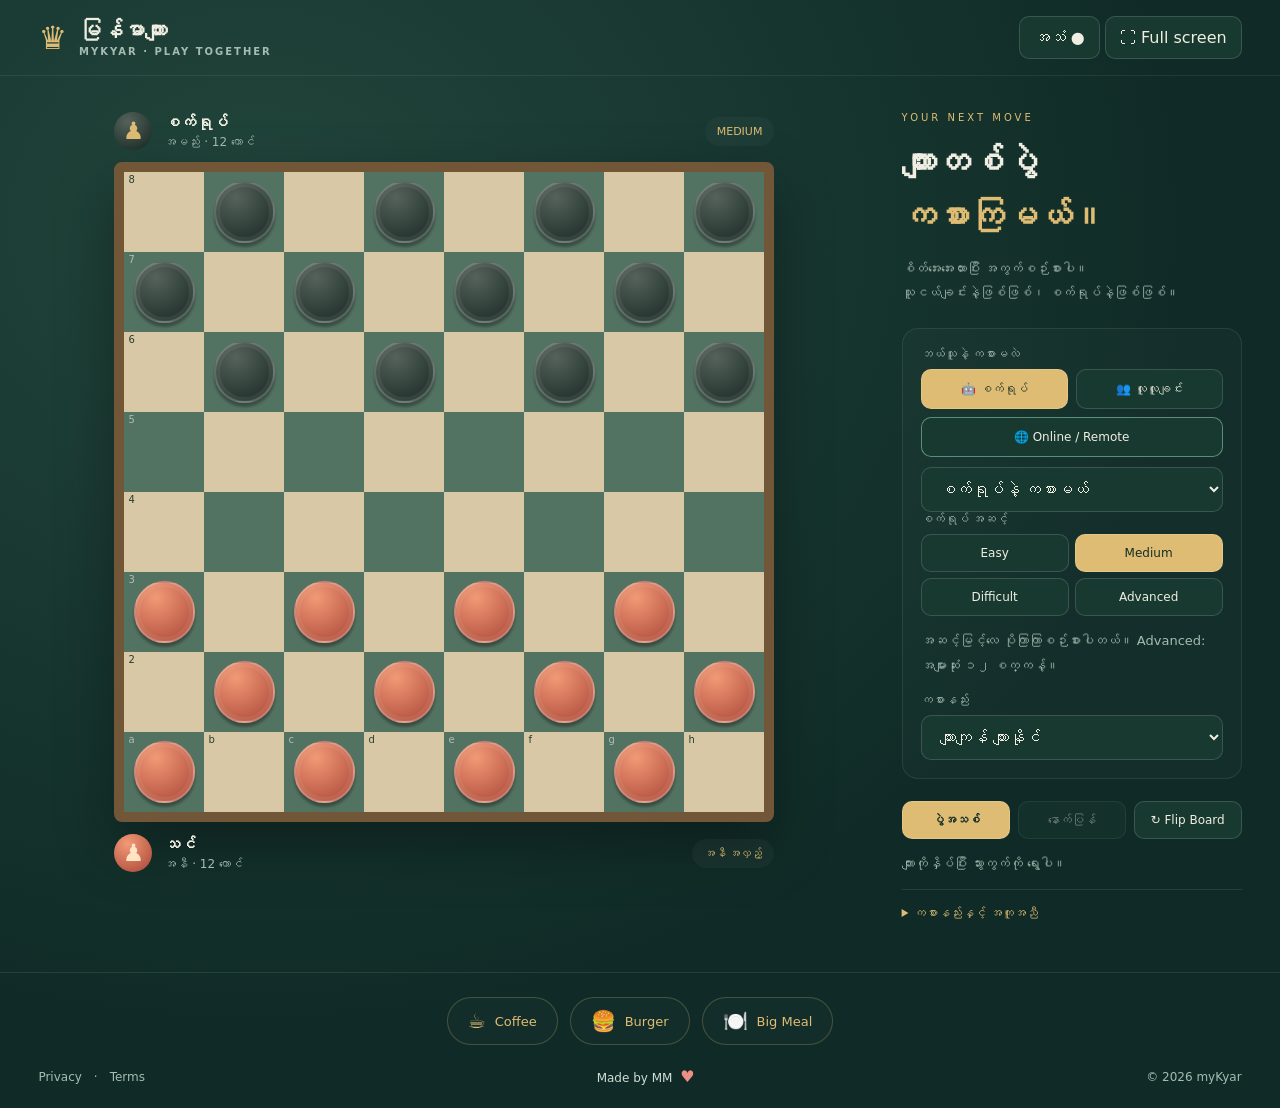
==== public/index.html @ 913bfa85 "updated the app with AI levels" ====
<!doctype html>
<html lang="my">
  <head>
    <meta charset="utf-8" />
    <meta
      name="viewport"
      content="width=device-width, initial-scale=1, viewport-fit=cover"
    />
    <meta name="theme-color" content="#102b27" />
    <title>မြန်မာကျား • myKyar</title>
    <link rel="stylesheet" href="styles.css?v=7" />
    <link rel="icon" href="/favicon.ico" type="image/x-icon">
  </head>
  <body>
    <header>
      <a class="brand" href="./"
        ><span class="logo">♛</span
        ><span>မြန်မာကျား<small>MYKYAR · PLAY TOGETHER</small></span></a
      >
      <div>
        <button id="sound" aria-label="အသံဖွင့်ပိတ်">အသံ ●</button>
        <button id="fullscreen">⛶ Full screen</button>
      </div>
    </header>
    <main>
      <section class="arena">
        <div class="player">
          <span class="avatar black">♟</span>
          <div>
            <strong id="opponent">စက်ရုပ်</strong
            ><small>အမည်း · <span id="black-count">12</span> ကောင်</small>
          </div>
          <span class="badge" id="level-label">MEDIUM</span>
        </div>
        <div class="board-frame">
          <div id="board" role="group" aria-label="ကျားကွက်"></div>
        </div>
        <div class="player">
          <span class="avatar red">♟</span>
          <div>
            <strong id="you">သင်</strong
            ><small>အနီ · <span id="red-count">12</span> ကောင်</small>
          </div>
          <span id="turn" class="badge" aria-live="polite"></span>
        </div>
      </section>
      <aside>
        <div class="eyebrow">YOUR NEXT MOVE</div>
        <h1>ကျားတစ်ပွဲ<br /><em>ကစားကြမယ်။</em></h1>
        <p class="intro">
          စိတ်အေးအေးထားပြီး အကွက်စဉ်းစားပါ။<br />သူငယ်ချင်းနဲ့ဖြစ်ဖြစ်၊
          စက်ရုပ်နဲ့ဖြစ်ဖြစ်။
        </p>
        <div class="panel">
          <label for="mode">ဘယ်သူနဲ့ ကစားမလဲ</label>
          <div class="mode-buttons" aria-label="ကစားဖော်ရွေးရန်">
            <button type="button" data-mode="ai">🤖 စက်ရုပ်</button
            ><button type="button" data-mode="local">👥 လူလူချင်း</button
            ><button type="button" data-mode="remote">
              🌐 Online / Remote
            </button>
          </div>
          <select id="mode">
            <option value="ai">စက်ရုပ်နဲ့ ကစားမယ်</option>
            <option value="local">လူလူချင်း · စက်တစ်လုံးတည်း</option>
            <option value="remote">သူငယ်ချင်းနဲ့ · Online</option>
          </select>
          <div id="ai-options">
            <label for="level">စက်ရုပ် အဆင့်</label>
            <div class="levels" id="levels">
              <button data-level="easy">Easy</button
              ><button data-level="medium" class="active">Medium</button
              ><button data-level="difficult">Difficult</button
              ><button data-level="advanced">Advanced</button>
            </div>
            <p id="ai-hint">
              အဆင့်မြင့်လေ ပိုကြာကြာစဉ်းစားပါတယ်။ Advanced: အများဆုံး ၁၂
              စက္ကန့်။
            </p>
          </div>
          <label for="rule">ကစားနည်း</label
          ><select id="rule">
            <option value="standard">ကျားကျန် ကျားနိုင်</option>
            <option value="suicide">ကျားကုန် ကျားနိုင်</option>
          </select>
          <div id="remote-options" hidden>
            <p>Room ဖွင့်ပြီး code ကို သူငယ်ချင်းဆီ ပို့ပေးပါ။</p>
            <button id="host" class="primary">Room အသစ်ဖွင့်မယ်</button
            ><label for="code">Room code</label
            ><input
              id="code"
              placeholder="Room code ထည့်ပါ"
              maxlength="60"
              autocomplete="off"
            />
            <div class="row">
              <button id="join">ဝင်မယ်</button
              ><button id="copy">Link ကူးမယ်</button
              ><button id="leave">ထွက်မယ်</button>
            </div>
            <p id="network" role="status">ချိတ်ဆက်ထားခြင်း မရှိသေးပါ။</p>
          </div>
        </div>
        <div class="row actions">
          <button id="new" class="primary">ပွဲအသစ်</button
          ><button id="undo">နောက်ပြန်</button
          ><button id="flip">↻ Flip Board</button>
        </div>
        <p id="status" role="status"></p>
        <details>
          <summary>ကစားနည်းနှင့် အကူအညီ</summary>
          <p>
            အနီက စပါတယ်။ အကောင်ကိုနှိပ်ပြီး အစိမ်းရောင်သွားကွက်ကို ရွေးပါ။
            သာမန်ကျားက ရှေ့ကိုပဲ ရွှေ့ပြီး ရှေ့ကိုပဲ စားနိုင်ပါတယ်။
            စားကွက်ရှိရင် မဖြစ်မနေစားရပါတယ်။ စားနိုင်တဲ့အကောင်အရေအတွက်
            အများဆုံးလမ်းကို ရွေးပြီး အဆုံးထိ ဆက်စားရပါတယ်။ ထိပ်စည်းရောက်တာနဲ့
            ဒမ်ဖြစ်ပြီး အလှည့်ဆုံးပါတယ်။ တစ်ဖက်ရွှေ့ပြီး ကိုယ့်အလှည့်ပြန်ရောက်မှ
            ဒမ်က ရှေ့နောက် ထောင့်ဖြတ်အကွာအဝေး သွားစားနိုင်ပါတယ်။
          </p>
          <p>
            ကျားကျန်ပွဲမှာ အကောင်ကုန်သူ၊ သွားကွက်မရှိသူ ရှုံးပါတယ်။
            ကျားကုန်ပွဲမှာ အဲဒီသူက နိုင်ပါတယ်။ ကွက်တူ ၃ ကြိမ် သို့မဟုတ်
            မစား/ဒမ်မတက်ဘဲ အလှည့် ၈၀ ပြည့်ရင် သရေပါ။
          </p>
          <p>
            Online ပထမပွဲမှာ Room ဖွင့်သူက အနီပါ။ နှစ်ဦးစလုံး ဒီစာမျက်နှာကို
            ဖွင့်ထားရပါတယ်။ အနိုင်ရသူက နောက်ပွဲမှာ အနီ/အမည်း ရွေးနိုင်ပါတယ်။
            သရေဆိုရင် Room ဖွင့်သူ ရွေးပါမယ်။ Flip Board က ကိုယ့်မြင်ကွင်းကိုပဲ
            လှည့်ပါတယ်။ ချိတ်ဆက်မှုပြတ်သွားရင် Room အသစ်နဲ့ ပြန်စပါ။
          </p>
        </details>
      </aside>
    </main>
    <footer class="site-footer">
      <div class="footer-support" aria-label="Support myKyar">
        <a class="support-link" data-footer-link="coffee" aria-disabled="true"
          ><span aria-hidden="true">☕</span> Coffee</a
        >
        <a class="support-link" data-footer-link="burger" aria-disabled="true"
          ><span aria-hidden="true">🍔</span> Burger</a
        >
        <a class="support-link" data-footer-link="bigMeal" aria-disabled="true"
          ><span aria-hidden="true">🍽️</span> Big Meal</a
        >
      </div>
      <div class="footer-bottom">
        <nav class="footer-legal" aria-label="Privacy and terms">
          <a data-footer-link="privacy" aria-disabled="true">Privacy</a
          ><span aria-hidden="true">·</span
          ><a data-footer-link="terms" aria-disabled="true">Terms</a>
        </nav>
        <span class="footer-credit"
          >Made by MM
          <span class="footer-heart" role="img" aria-label="with love"
            >♥</span
          ></span
        >
        <span class="footer-copyright"
          >© <span id="copyright-year">2026</span> myKyar</span
        >
      </div>
    </footer>

    <dialog id="result">
      <div class="trophy">♛</div>
      <h2 id="result-text"></h2>
      <p>ပွဲကောင်းတစ်ပွဲပါပဲ။ နောက်တစ်ပွဲ ကစားကြမလား။</p>
      <div id="rematch-options" hidden>
        <p id="rematch-help"></p>
        <div class="row">
          <button id="choose-red" class="primary">အနီရွေး · အရင်စမယ်</button
          ><button id="choose-black">အမည်းရွေး</button>
        </div>
      </div>
      <button id="again" class="primary">ပွဲအသစ်</button
      ><button id="close-result">ကျားကွက်ကြည့်မယ်</button>
    </dialog>
    <script src="config.js?v=7"></script>
    <script src="footer.js?v=7"></script>
    <script src="engine.js?v=7"></script>
    <script src="network-config.js?v=7"></script>
    <script src="app.js?v=7"></script>
  </body>
</html>
---- public/styles.css ----
:root{color-scheme:dark;--bg:#102b27;--muted:#a6bbb2;--gold:#dfbc73;--green:#9fe2bd}*{box-sizing:border-box}body{margin:0;background:radial-gradient(ellipse at 20% 20%,#21453b,var(--bg) 65%);color:#f0eee3;font-family:system-ui,-apple-system,'Myanmar Text',sans-serif;min-height:100dvh}button,input,select{font:inherit}button,select,input{border:1px solid #ffffff25;border-radius:10px;background:#18392f;color:inherit;padding:11px 14px}button{cursor:pointer;touch-action:manipulation}button:hover{border-color:var(--gold)}button:disabled{opacity:.45;cursor:not-allowed}button:focus-visible,input:focus-visible,select:focus-visible{outline:3px solid var(--green);outline-offset:3px}header{display:flex;align-items:center;justify-content:space-between;padding:16px 3vw;border-bottom:1px solid #ffffff12;gap:10px}.brand{display:flex;align-items:center;gap:12px;color:inherit;text-decoration:none;font-weight:700;font-size:22px}.brand small{display:block;font-size:10px;letter-spacing:2px;color:var(--muted);margin-top:3px}.logo{font-size:32px;color:var(--gold)}main{display:grid;grid-template-columns:minmax(0,1fr) 340px;gap:clamp(24px,4vw,70px);max-width:1600px;margin:auto;padding:24px 3vw}.arena{min-width:0;display:flex;flex-direction:column;align-items:center}.board-frame{width:min(100%,calc(100dvh - 240px));border:10px solid #715637;border-radius:8px;box-shadow:0 24px 60px #0005;overflow:hidden;background:#715637}#board{display:grid;grid-template-columns:repeat(8,1fr);aspect-ratio:1;width:100%}.square{border:0;border-radius:0;padding:0;position:relative;display:grid;place-items:center;min-width:0;aspect-ratio:1}.light{background:#d9c8a5}.dark{background:#537362}.square:hover{border:0;box-shadow:inset 0 0 0 2px #eac988}.piece{width:77%;height:77%;border-radius:50%;display:grid;place-items:center;box-shadow:0 4px 3px #0005,inset 0 0 0 4px #ffffff12;border:2px solid #ffffff40;font-size:clamp(14px,3vw,36px)}.piece.red,.avatar.red{background:radial-gradient(circle at 35% 25%,#f29a77,#a84435);color:#ffe4c6}.piece.black,.avatar.black{background:radial-gradient(circle at 35% 25%,#55625b,#162721);color:#dfbc73}.selected{box-shadow:inset 0 0 0 4px #efcf78!important}.forced .piece{outline:2px solid #dfbc73;outline-offset:2px}.target:after{content:'';position:absolute;width:24%;height:24%;border-radius:50%;background:#b1f3c7;box-shadow:0 0 0 7px #b1f3c730}.last{box-shadow:inset 0 0 0 3px #dfbc7370}.coord{position:absolute;left:4px;top:2px;font-size:10px;color:#ffffff88}.light .coord{color:#233f31}.player{display:flex;align-items:center;gap:12px;width:min(100%,calc(100dvh - 240px));padding:12px 0}.player small{display:block;color:var(--muted);font-size:12px;margin-top:3px}.avatar{width:38px;height:38px;border-radius:50%;display:grid;place-items:center;font-size:24px}.badge{margin-left:auto;font-size:11px;color:var(--gold);background:#ffffff08;padding:8px 12px;border-radius:20px}aside{padding:12px 0}.eyebrow{letter-spacing:3px;font-size:10px;color:var(--gold)}h1{font-size:34px;line-height:1.6;margin:12px 0}em{font-style:normal;color:var(--gold)}.intro,p{color:var(--muted);font-size:13px;line-height:1.9}.panel{background:#ffffff05;border:1px solid #ffffff15;border-radius:16px;padding:18px;margin:22px 0}label{display:block;font-size:12px;color:var(--muted);margin:14px 0 8px}label:first-child{margin-top:0}select,input{width:100%}.levels{display:grid;grid-template-columns:repeat(2,1fr);gap:6px}.levels button{font-size:12px}.active{color:#142d25;background:var(--gold)}.primary{background:var(--gold);color:#152e27;font-weight:700}.row{display:flex;gap:8px;flex-wrap:wrap;margin-top:10px}.actions button{flex:1;font-size:12px}details{border-top:1px solid #ffffff18;padding-top:16px;font-size:12px}summary{cursor:pointer;color:var(--gold)}footer{font-size:11px;color:#82998d;margin-top:28px}dialog{border:1px solid #dfbc7355;border-radius:20px;background:#183b30;color:#f4ead1;text-align:center;padding:30px;max-width:min(430px,92vw)}dialog::backdrop{background:#001a16bb;backdrop-filter:blur(5px)}.trophy{font-size:64px;color:var(--gold)}.spark{position:fixed;pointer-events:none;z-index:10;width:8px;height:12px;background:var(--gold);animation:fall 1.8s ease-in forwards}@keyframes fall{from{transform:translateY(-10vh) rotate(0)}to{transform:translateY(105vh) rotate(650deg);opacity:0}}[hidden]{display:none!important}@media(min-width:1600px){.board-frame,.player{width:min(100%,calc(100dvh - 220px))}}@media(max-width:1000px){main{grid-template-columns:minmax(0,1fr) 290px;gap:24px}h1{font-size:28px}}@media(max-width:760px){header{padding:12px}.brand{font-size:17px}header button{font-size:11px;padding:9px}main{display:flex;flex-direction:column;padding:12px;gap:12px}.board-frame,.player{width:100%}.board-frame{border-width:7px}aside{padding:10px 4px}h1{font-size:26px;line-height:1.5}h1 br{display:none}.intro{display:none}.panel{margin:12px 0}.levels{grid-template-columns:repeat(4,1fr)}.levels button{padding:10px 4px}.piece{font-size:7vw}.player{padding:9px 0}footer{margin-top:15px}}@media(max-height:550px) and (min-width:761px){.board-frame,.player{width:calc(100dvh - 160px)}header{padding:8px 3vw}main{padding-top:8px}.player{padding:5px 0}.avatar{width:28px;height:28px}}@media(prefers-reduced-motion:reduce){.spark{display:none}}

.site-footer{max-width:1540px;margin:16px auto 0;padding:24px 3vw 22px;border-top:1px solid #ffffff18;color:var(--muted);font-size:12px}
.footer-support{display:flex;justify-content:center;gap:12px;flex-wrap:wrap;margin-bottom:22px}
.support-link{display:inline-flex;align-items:center;gap:9px;padding:11px 20px;border-radius:30px;border:1px solid #dfbc7340;background:#ffffff04;font-size:13px;color:var(--gold);text-decoration:none;transition:background .15s,border-color .15s}
.support-link span{font-size:20px}.support-link[href]:hover{background:#dfbc7315;border-color:var(--gold)}
.footer-bottom{display:flex;align-items:center;justify-content:space-between;gap:14px;flex-wrap:wrap}.footer-legal{display:flex;align-items:center;gap:12px}
.footer-legal a{color:var(--muted);text-decoration:none}.footer-legal a[href]:hover{color:var(--gold)}.site-footer a:focus-visible{outline:3px solid var(--green);outline-offset:4px}
.site-footer a[aria-disabled="true"]{opacity:.55;cursor:default}.footer-heart{color:#ee8f86;font-size:16px;margin-left:4px}.footer-credit{color:#d0ddd5}
@media(max-width:760px){.site-footer{margin:10px 12px 0;padding:20px 4px calc(20px + env(safe-area-inset-bottom))}.footer-bottom{justify-content:center;text-align:center}.footer-copyright{flex-basis:100%}.footer-support{gap:8px}.support-link{padding:10px 14px}}

.mode-buttons{display:grid;grid-template-columns:1fr 1fr;gap:8px;margin-bottom:10px}.mode-buttons button{font-size:12px;padding:12px 8px}.mode-buttons button[data-mode="remote"]{grid-column:1/-1;border-color:#9fe2bd80}.mode-buttons .active{background:var(--gold);color:#142d25}
.policy-page{max-width:820px;margin:0 auto;padding:32px 20px 60px;line-height:1.95}.policy-page h1{font-size:32px}.policy-page h2{font-size:19px;color:var(--gold);margin-top:28px}.policy-page p,.policy-page li{font-size:14px;color:#c6d7cc}.policy-page a{color:var(--gold)}.policy-nav{display:flex;flex-wrap:wrap;gap:16px}.policy-meta{color:var(--muted);font-size:12px}
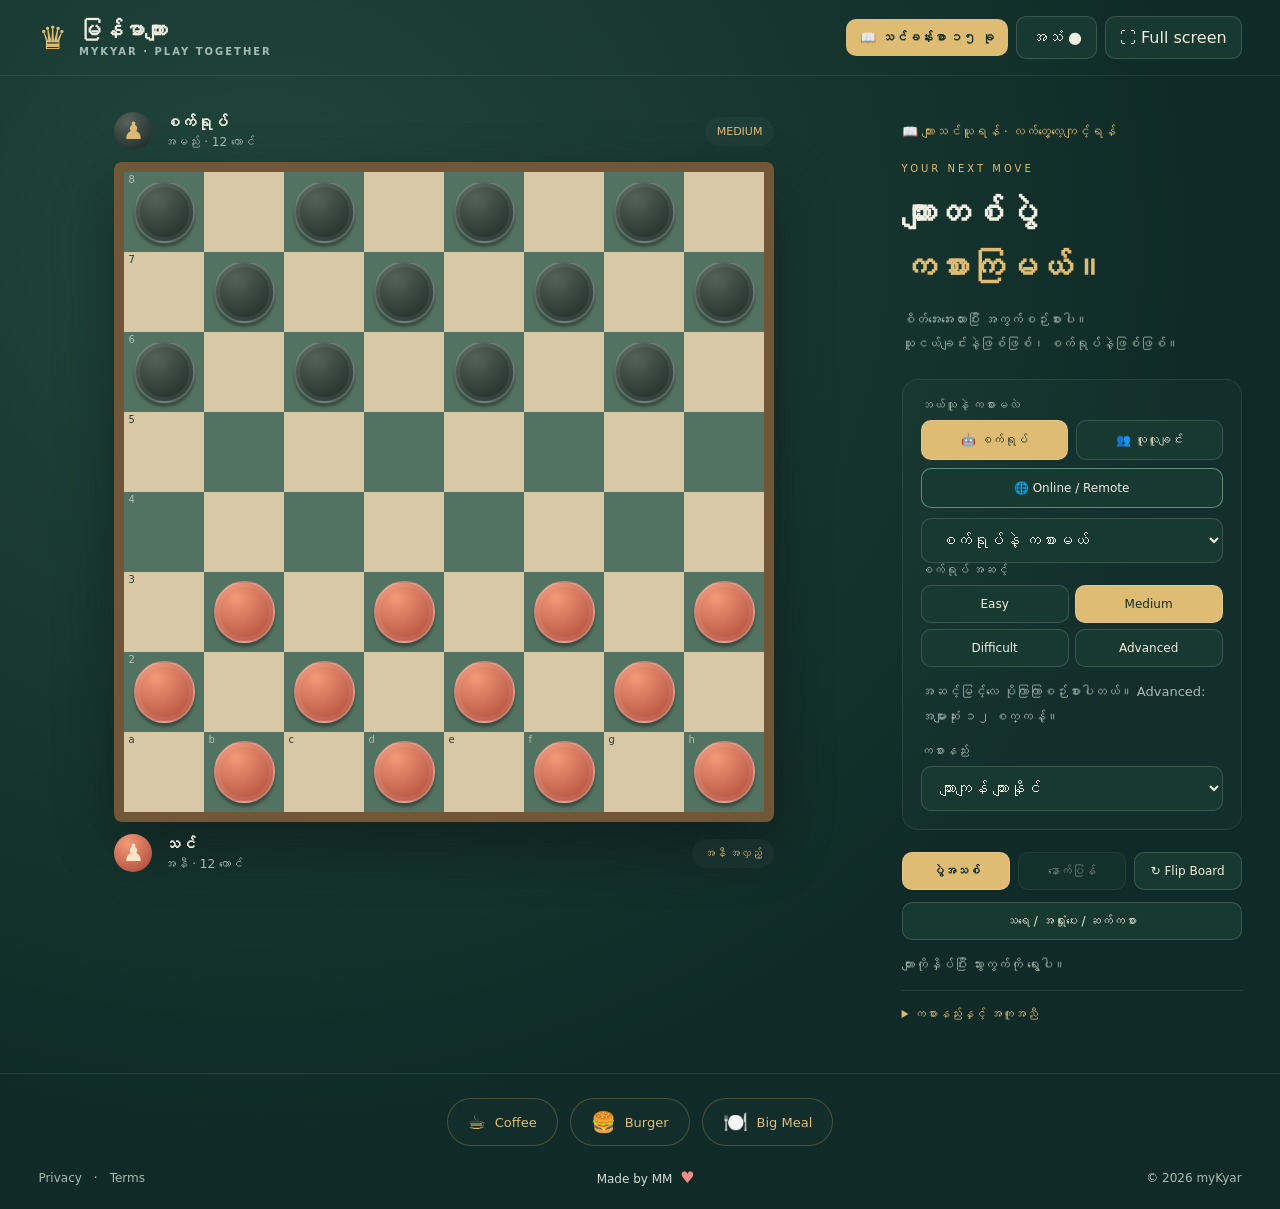
==== commit 8c214f3c: "updated the app center to bottom-right" ====
--- a/public/index.html
+++ b/public/index.html
@@ -1,184 +1,19 @@
-<!doctype html>
-<html lang="my">
-  <head>
-    <meta charset="utf-8" />
-    <meta
-      name="viewport"
-      content="width=device-width, initial-scale=1, viewport-fit=cover"
-    />
-    <meta name="theme-color" content="#102b27" />
-    <title>မြန်မာကျား • myKyar</title>
-    <link rel="stylesheet" href="styles.css?v=7" />
-    <link rel="icon" href="/favicon.ico" type="image/x-icon">
-  </head>
-  <body>
-    <header>
-      <a class="brand" href="./"
-        ><span class="logo">♛</span
-        ><span>မြန်မာကျား<small>MYKYAR · PLAY TOGETHER</small></span></a
-      >
-      <div>
-        <button id="sound" aria-label="အသံဖွင့်ပိတ်">အသံ ●</button>
-        <button id="fullscreen">⛶ Full screen</button>
-      </div>
-    </header>
-    <main>
-      <section class="arena">
-        <div class="player">
-          <span class="avatar black">♟</span>
-          <div>
-            <strong id="opponent">စက်ရုပ်</strong
-            ><small>အမည်း · <span id="black-count">12</span> ကောင်</small>
-          </div>
-          <span class="badge" id="level-label">MEDIUM</span>
-        </div>
-        <div class="board-frame">
-          <div id="board" role="group" aria-label="ကျားကွက်"></div>
-        </div>
-        <div class="player">
-          <span class="avatar red">♟</span>
-          <div>
-            <strong id="you">သင်</strong
-            ><small>အနီ · <span id="red-count">12</span> ကောင်</small>
-          </div>
-          <span id="turn" class="badge" aria-live="polite"></span>
-        </div>
-      </section>
-      <aside>
-        <div class="eyebrow">YOUR NEXT MOVE</div>
-        <h1>ကျားတစ်ပွဲ<br /><em>ကစားကြမယ်။</em></h1>
-        <p class="intro">
-          စိတ်အေးအေးထားပြီး အကွက်စဉ်းစားပါ။<br />သူငယ်ချင်းနဲ့ဖြစ်ဖြစ်၊
-          စက်ရုပ်နဲ့ဖြစ်ဖြစ်။
-        </p>
-        <div class="panel">
-          <label for="mode">ဘယ်သူနဲ့ ကစားမလဲ</label>
-          <div class="mode-buttons" aria-label="ကစားဖော်ရွေးရန်">
-            <button type="button" data-mode="ai">🤖 စက်ရုပ်</button
-            ><button type="button" data-mode="local">👥 လူလူချင်း</button
-            ><button type="button" data-mode="remote">
-              🌐 Online / Remote
-            </button>
-          </div>
-          <select id="mode">
-            <option value="ai">စက်ရုပ်နဲ့ ကစားမယ်</option>
-            <option value="local">လူလူချင်း · စက်တစ်လုံးတည်း</option>
-            <option value="remote">သူငယ်ချင်းနဲ့ · Online</option>
-          </select>
-          <div id="ai-options">
-            <label for="level">စက်ရုပ် အဆင့်</label>
-            <div class="levels" id="levels">
-              <button data-level="easy">Easy</button
-              ><button data-level="medium" class="active">Medium</button
-              ><button data-level="difficult">Difficult</button
-              ><button data-level="advanced">Advanced</button>
-            </div>
-            <p id="ai-hint">
-              အဆင့်မြင့်လေ ပိုကြာကြာစဉ်းစားပါတယ်။ Advanced: အများဆုံး ၁၂
-              စက္ကန့်။
-            </p>
-          </div>
-          <label for="rule">ကစားနည်း</label
-          ><select id="rule">
-            <option value="standard">ကျားကျန် ကျားနိုင်</option>
-            <option value="suicide">ကျားကုန် ကျားနိုင်</option>
-          </select>
-          <div id="remote-options" hidden>
-            <p>Room ဖွင့်ပြီး code ကို သူငယ်ချင်းဆီ ပို့ပေးပါ။</p>
-            <button id="host" class="primary">Room အသစ်ဖွင့်မယ်</button
-            ><label for="code">Room code</label
-            ><input
-              id="code"
-              placeholder="Room code ထည့်ပါ"
-              maxlength="60"
-              autocomplete="off"
-            />
-            <div class="row">
-              <button id="join">ဝင်မယ်</button
-              ><button id="copy">Link ကူးမယ်</button
-              ><button id="leave">ထွက်မယ်</button>
-            </div>
-            <p id="network" role="status">ချိတ်ဆက်ထားခြင်း မရှိသေးပါ။</p>
-          </div>
-        </div>
-        <div class="row actions">
-          <button id="new" class="primary">ပွဲအသစ်</button
-          ><button id="undo">နောက်ပြန်</button
-          ><button id="flip">↻ Flip Board</button>
-        </div>
-        <p id="status" role="status"></p>
-        <details>
-          <summary>ကစားနည်းနှင့် အကူအညီ</summary>
-          <p>
-            အနီက စပါတယ်။ အကောင်ကိုနှိပ်ပြီး အစိမ်းရောင်သွားကွက်ကို ရွေးပါ။
-            သာမန်ကျားက ရှေ့ကိုပဲ ရွှေ့ပြီး ရှေ့ကိုပဲ စားနိုင်ပါတယ်။
-            စားကွက်ရှိရင် မဖြစ်မနေစားရပါတယ်။ စားနိုင်တဲ့အကောင်အရေအတွက်
-            အများဆုံးလမ်းကို ရွေးပြီး အဆုံးထိ ဆက်စားရပါတယ်။ ထိပ်စည်းရောက်တာနဲ့
-            ဒမ်ဖြစ်ပြီး အလှည့်ဆုံးပါတယ်။ တစ်ဖက်ရွှေ့ပြီး ကိုယ့်အလှည့်ပြန်ရောက်မှ
-            ဒမ်က ရှေ့နောက် ထောင့်ဖြတ်အကွာအဝေး သွားစားနိုင်ပါတယ်။
-          </p>
-          <p>
-            ကျားကျန်ပွဲမှာ အကောင်ကုန်သူ၊ သွားကွက်မရှိသူ ရှုံးပါတယ်။
-            ကျားကုန်ပွဲမှာ အဲဒီသူက နိုင်ပါတယ်။ ကွက်တူ ၃ ကြိမ် သို့မဟုတ်
-            မစား/ဒမ်မတက်ဘဲ အလှည့် ၈၀ ပြည့်ရင် သရေပါ။
-          </p>
-          <p>
-            Online ပထမပွဲမှာ Room ဖွင့်သူက အနီပါ။ နှစ်ဦးစလုံး ဒီစာမျက်နှာကို
-            ဖွင့်ထားရပါတယ်။ အနိုင်ရသူက နောက်ပွဲမှာ အနီ/အမည်း ရွေးနိုင်ပါတယ်။
-            သရေဆိုရင် Room ဖွင့်သူ ရွေးပါမယ်။ Flip Board က ကိုယ့်မြင်ကွင်းကိုပဲ
-            လှည့်ပါတယ်။ ချိတ်ဆက်မှုပြတ်သွားရင် Room အသစ်နဲ့ ပြန်စပါ။
-          </p>
-        </details>
-      </aside>
-    </main>
-    <footer class="site-footer">
-      <div class="footer-support" aria-label="Support myKyar">
-        <a class="support-link" data-footer-link="coffee" aria-disabled="true"
-          ><span aria-hidden="true">☕</span> Coffee</a
-        >
-        <a class="support-link" data-footer-link="burger" aria-disabled="true"
-          ><span aria-hidden="true">🍔</span> Burger</a
-        >
-        <a class="support-link" data-footer-link="bigMeal" aria-disabled="true"
-          ><span aria-hidden="true">🍽️</span> Big Meal</a
-        >
-      </div>
-      <div class="footer-bottom">
-        <nav class="footer-legal" aria-label="Privacy and terms">
-          <a data-footer-link="privacy" aria-disabled="true">Privacy</a
-          ><span aria-hidden="true">·</span
-          ><a data-footer-link="terms" aria-disabled="true">Terms</a>
-        </nav>
-        <span class="footer-credit"
-          >Made by MM
-          <span class="footer-heart" role="img" aria-label="with love"
-            >♥</span
-          ></span
-        >
-        <span class="footer-copyright"
-          >© <span id="copyright-year">2026</span> myKyar</span
-        >
-      </div>
-    </footer>
+<!doctype html><html lang="my"><head><meta charset="utf-8"><meta name="viewport" content="width=device-width, initial-scale=1, viewport-fit=cover"><meta name="theme-color" content="#102b27"><title>မြန်မာကျား • myKyar</title><link rel="stylesheet" href="styles.css?v=9"></head><body>
+<header><a class="brand" href="./"><span class="logo">♛</span><span>မြန်မာကျား<small>MYKYAR · PLAY TOGETHER</small></span></a><div class="header-actions"><a class="learn-button" href="./lessons.html">📖 သင်ခန်းစာ ၁၅ ခု</a><button id="sound" aria-label="အသံဖွင့်ပိတ်">အသံ ●</button> <button id="fullscreen">⛶ Full screen</button></div></header>
+<main><section class="arena"><div class="player"><span class="avatar black">♟</span><div><strong id="opponent">စက်ရုပ်</strong><small>အမည်း · <span id="black-count">12</span> ကောင်</small></div><span class="badge" id="level-label">MEDIUM</span></div><div class="board-frame"><div id="board" role="group" aria-label="ကျားကွက်"></div></div><div class="player"><span class="avatar red">♟</span><div><strong id="you">သင်</strong><small>အနီ · <span id="red-count">12</span> ကောင်</small></div><span id="turn" class="badge" aria-live="polite"></span></div></section>
+<aside><a class="learn-link" href="./lessons.html">📖 ကျားသင်ယူရန် · လက်တွေ့လေ့ကျင့်ရန်</a><div class="eyebrow">YOUR NEXT MOVE</div><h1>ကျားတစ်ပွဲ<br><em>ကစားကြမယ်။</em></h1><p class="intro">စိတ်အေးအေးထားပြီး အကွက်စဉ်းစားပါ။<br>သူငယ်ချင်းနဲ့ဖြစ်ဖြစ်၊ စက်ရုပ်နဲ့ဖြစ်ဖြစ်။</p><div class="panel"><label for="mode">ဘယ်သူနဲ့ ကစားမလဲ</label><div class="mode-buttons" aria-label="ကစားဖော်ရွေးရန်"><button type="button" data-mode="ai">🤖 စက်ရုပ်</button><button type="button" data-mode="local">👥 လူလူချင်း</button><button type="button" data-mode="remote">🌐 Online / Remote</button></div><select id="mode"><option value="ai">စက်ရုပ်နဲ့ ကစားမယ်</option><option value="local">လူလူချင်း · စက်တစ်လုံးတည်း</option><option value="remote">သူငယ်ချင်းနဲ့ · Online</option></select><div id="ai-options"><label for="level">စက်ရုပ် အဆင့်</label><div class="levels" id="levels"><button data-level="easy">Easy</button><button data-level="medium" class="active">Medium</button><button data-level="difficult">Difficult</button><button data-level="advanced">Advanced</button></div><p id="ai-hint">အဆင့်မြင့်လေ ပိုကြာကြာစဉ်းစားပါတယ်။ Advanced: အများဆုံး ၁၂ စက္ကန့်။</p></div><label for="rule">ကစားနည်း</label><select id="rule"><option value="standard">ကျားကျန် ကျားနိုင်</option><option value="suicide">ကျားကုန် ကျားနိုင်</option></select><div id="remote-options" hidden><p>Room ဖွင့်ပြီး code ကို သူငယ်ချင်းဆီ ပို့ပေးပါ။</p><button id="host" class="primary">Room အသစ်ဖွင့်မယ်</button><label for="code">Room code</label><input id="code" placeholder="Room code ထည့်ပါ" maxlength="60" autocomplete="off"><div class="row"><button id="join">ဝင်မယ်</button><button id="copy">Link ကူးမယ်</button><button id="leave">ထွက်မယ်</button></div><p id="network" role="status">ချိတ်ဆက်ထားခြင်း မရှိသေးပါ။</p></div></div><div class="row actions"><button id="new" class="primary">ပွဲအသစ်</button><button id="undo">နောက်ပြန်</button><button id="flip">↻ Flip Board</button></div><button id="end-options" class="end-options">သရေ / အရှုံးပေး / ဆက်ကစား</button><p id="status" role="status"></p><details><summary>ကစားနည်းနှင့် အကူအညီ</summary><p>အနီက စပါတယ်။ အကောင်ကိုနှိပ်ပြီး အစိမ်းရောင်သွားကွက်ကို ရွေးပါ။ သာမန်ကျားက ရှေ့ကိုပဲ ရွှေ့ပြီး ရှေ့ကိုပဲ စားနိုင်ပါတယ်။ စားကွက်ရှိရင် မဖြစ်မနေစားရပါတယ်။ စားနိုင်တဲ့အကောင်အရေအတွက် အများဆုံးလမ်းကို ရွေးပြီး အဆုံးထိ ဆက်စားရပါတယ်။ ထိပ်စည်းရောက်တာနဲ့ ဒမ်ဖြစ်ပြီး အလှည့်ဆုံးပါတယ်။ တစ်ဖက်ရွှေ့ပြီး ကိုယ့်အလှည့်ပြန်ရောက်မှ ဒမ်က ရှေ့နောက် ထောင့်ဖြတ်အကွာအဝေး သွားစားနိုင်ပါတယ်။</p><p>ကျားကျန်ပွဲမှာ အကောင်ကုန်သူ၊ သွားကွက်မရှိသူ ရှုံးပါတယ်။ ကျားကုန်ပွဲမှာ အဲဒီသူက နိုင်ပါတယ်။ Local/AI မှာ မစား/ကင်းမတက်ဘဲ အလှည့် ၂၀ ကြာတိုင်း ပွဲဆက်ကစားမလား မေးပါမယ်။ ဆက်ကစားရွေးရင် နောက်ထပ်အလှည့် ၂၀ မှာ ပြန်မေးပါတယ်။ ကွက်တူ ၃ ကြိမ် သို့မဟုတ် မစား/ဒမ်မတက်ဘဲ အလှည့် ၈၀ ပြည့်ရင် သရေပါ။</p><p>Online ပထမပွဲမှာ Room ဖွင့်သူက အနီပါ။ နှစ်ဦးစလုံး ဒီစာမျက်နှာကို ဖွင့်ထားရပါတယ်။ အနိုင်ရသူက နောက်ပွဲမှာ အနီ/အမည်း ရွေးနိုင်ပါတယ်။ သရေဆိုရင် Room ဖွင့်သူ ရွေးပါမယ်။ Flip Board က ကိုယ့်မြင်ကွင်းကိုပဲ လှည့်ပါတယ်။ ချိတ်ဆက်မှုပြတ်သွားရင် Room အသစ်နဲ့ ပြန်စပါ။</p></details></aside></main>
+<footer class="site-footer">
+  <div class="footer-support" aria-label="Support myKyar">
+    <a class="support-link" data-footer-link="coffee" aria-disabled="true"><span aria-hidden="true">☕</span> Coffee</a>
+    <a class="support-link" data-footer-link="burger" aria-disabled="true"><span aria-hidden="true">🍔</span> Burger</a>
+    <a class="support-link" data-footer-link="bigMeal" aria-disabled="true"><span aria-hidden="true">🍽️</span> Big Meal</a>
+  </div>
+  <div class="footer-bottom">
+    <nav class="footer-legal" aria-label="Privacy and terms"><a data-footer-link="privacy" aria-disabled="true">Privacy</a><span aria-hidden="true">·</span><a data-footer-link="terms" aria-disabled="true">Terms</a></nav>
+    <span class="footer-credit">Made by MM <span class="footer-heart" role="img" aria-label="with love">♥</span></span>
+    <span class="footer-copyright">© <span id="copyright-year">2026</span> myKyar</span>
+  </div>
+</footer>
 
-    <dialog id="result">
-      <div class="trophy">♛</div>
-      <h2 id="result-text"></h2>
-      <p>ပွဲကောင်းတစ်ပွဲပါပဲ။ နောက်တစ်ပွဲ ကစားကြမလား။</p>
-      <div id="rematch-options" hidden>
-        <p id="rematch-help"></p>
-        <div class="row">
-          <button id="choose-red" class="primary">အနီရွေး · အရင်စမယ်</button
-          ><button id="choose-black">အမည်းရွေး</button>
-        </div>
-      </div>
-      <button id="again" class="primary">ပွဲအသစ်</button
-      ><button id="close-result">ကျားကွက်ကြည့်မယ်</button>
-    </dialog>
-    <script src="config.js?v=7"></script>
-    <script src="footer.js?v=7"></script>
-    <script src="engine.js?v=7"></script>
-    <script src="network-config.js?v=7"></script>
-    <script src="app.js?v=7"></script>
-  </body>
-</html>
+<dialog id="draw-choice"><h2>ပွဲကို ဆက်ကစားချင်သေးလား။</h2><p id="draw-choice-text"></p><div class="draw-options"><button id="draw-accept" class="primary">သရေနဲ့ ရပ်မယ်</button><button id="resign-accept">လက်လျှော့ အရှုံးပေးမယ်</button><button id="continue-play">ဆက်ကစားမယ်</button></div></dialog><dialog id="result"><div class="trophy">♛</div><h2 id="result-text"></h2><p id="result-reason"></p><p>ပွဲကောင်းတစ်ပွဲပါပဲ။ နောက်တစ်ပွဲ ကစားကြမလား။</p><div id="rematch-options" hidden><p id="rematch-help"></p><div class="row"><button id="choose-red" class="primary">အနီရွေး · အရင်စမယ်</button><button id="choose-black">အမည်းရွေး</button></div></div><button id="again" class="primary">ပွဲအသစ်</button><button id="close-result">ကျားကွက်ကြည့်မယ်</button></dialog>
+<script src="config.js?v=9"></script><script src="footer.js?v=9"></script><script src="engine.js?v=9"></script><script src="network-config.js?v=9"></script><script src="app.js?v=9"></script></body></html>
--- a/public/styles.css
+++ b/public/styles.css
@@ -11,3 +11,6 @@
 
 .mode-buttons{display:grid;grid-template-columns:1fr 1fr;gap:8px;margin-bottom:10px}.mode-buttons button{font-size:12px;padding:12px 8px}.mode-buttons button[data-mode="remote"]{grid-column:1/-1;border-color:#9fe2bd80}.mode-buttons .active{background:var(--gold);color:#142d25}
 .policy-page{max-width:820px;margin:0 auto;padding:32px 20px 60px;line-height:1.95}.policy-page h1{font-size:32px}.policy-page h2{font-size:19px;color:var(--gold);margin-top:28px}.policy-page p,.policy-page li{font-size:14px;color:#c6d7cc}.policy-page a{color:var(--gold)}.policy-nav{display:flex;flex-wrap:wrap;gap:16px}.policy-meta{color:var(--muted);font-size:12px}
+.learn-link{display:inline-block;color:var(--gold);text-decoration:none;padding:12px 0;margin-bottom:12px;font-size:13px}.learn-link:hover{text-decoration:underline}#lesson-board{display:grid;grid-template-columns:repeat(8,1fr);aspect-ratio:1;width:100%}.lesson-layout h2{font-size:20px;line-height:1.7;color:var(--gold)}.lesson-layout .row button{font-size:12px}.lesson-layout .check-label{display:flex;align-items:flex-start;gap:10px;line-height:1.8}.check-label input{width:auto;flex-shrink:0;margin-top:5px}.lesson-log{width:100%;max-height:220px;overflow:auto;color:var(--muted);font-size:12px;line-height:1.9;padding-left:30px}.lesson-layout #lesson-status{min-height:28px;color:var(--gold)}
+
+.header-actions{display:flex;align-items:center;justify-content:flex-end;gap:8px;flex-wrap:wrap}.learn-button{background:var(--gold);color:#142d25;text-decoration:none;border-radius:10px;padding:11px 14px;font-weight:700;font-size:13px}.end-options{width:100%;margin-top:12px;font-size:12px}.draw-options{display:grid;gap:10px;margin-top:18px}@media(max-width:760px){header{flex-wrap:wrap}.header-actions{width:100%;justify-content:flex-start}.learn-button{flex:1;text-align:center;font-size:13px}}
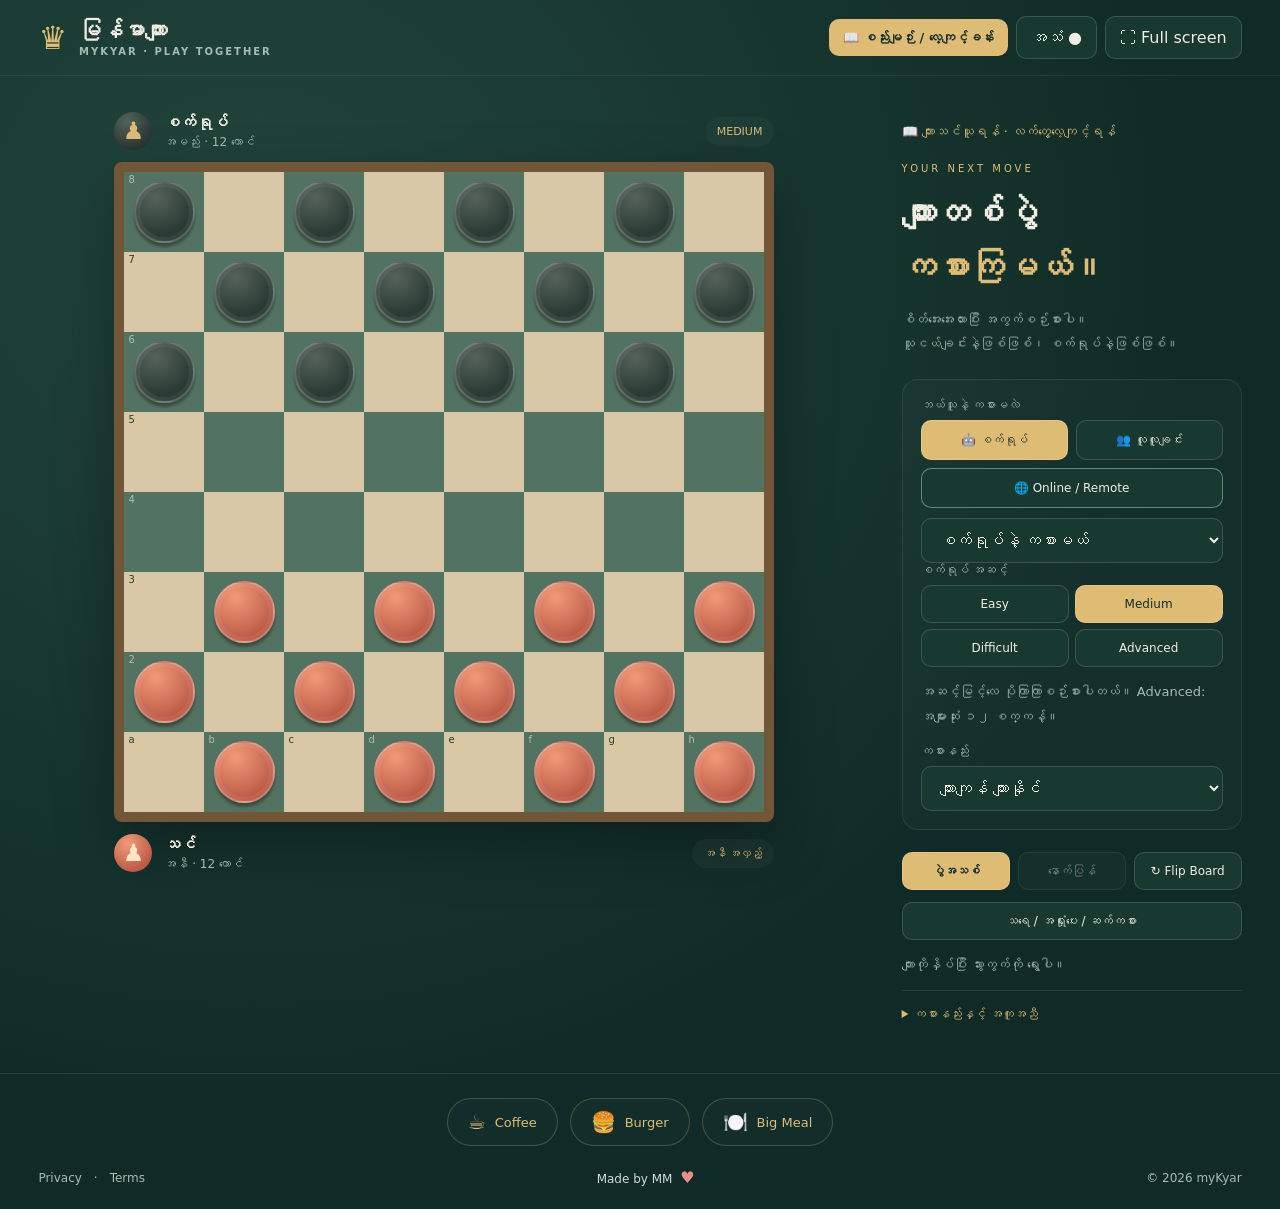
==== commit af737ccb: "updatd the app adding lessons" ====
--- a/public/index.html
+++ b/public/index.html
@@ -1,5 +1,5 @@
-<!doctype html><html lang="my"><head><meta charset="utf-8"><meta name="viewport" content="width=device-width, initial-scale=1, viewport-fit=cover"><meta name="theme-color" content="#102b27"><title>မြန်မာကျား • myKyar</title><link rel="stylesheet" href="styles.css?v=9"></head><body>
-<header><a class="brand" href="./"><span class="logo">♛</span><span>မြန်မာကျား<small>MYKYAR · PLAY TOGETHER</small></span></a><div class="header-actions"><a class="learn-button" href="./lessons.html">📖 သင်ခန်းစာ ၁၅ ခု</a><button id="sound" aria-label="အသံဖွင့်ပိတ်">အသံ ●</button> <button id="fullscreen">⛶ Full screen</button></div></header>
+<!doctype html><html lang="my"><head><meta charset="utf-8"><meta name="viewport" content="width=device-width, initial-scale=1, viewport-fit=cover"><meta name="theme-color" content="#102b27"><title>မြန်မာကျား • myKyar</title><link rel="stylesheet" href="styles.css?v=10"></head><body>
+<header><a class="brand" href="./"><span class="logo">♛</span><span>မြန်မာကျား<small>MYKYAR · PLAY TOGETHER</small></span></a><div class="header-actions"><a class="learn-button" href="./lessons.html">📖 စည်းမျဉ်း / လေ့ကျင့်ခန်း</a><button id="sound" aria-label="အသံဖွင့်ပိတ်">အသံ ●</button> <button id="fullscreen">⛶ Full screen</button></div></header>
 <main><section class="arena"><div class="player"><span class="avatar black">♟</span><div><strong id="opponent">စက်ရုပ်</strong><small>အမည်း · <span id="black-count">12</span> ကောင်</small></div><span class="badge" id="level-label">MEDIUM</span></div><div class="board-frame"><div id="board" role="group" aria-label="ကျားကွက်"></div></div><div class="player"><span class="avatar red">♟</span><div><strong id="you">သင်</strong><small>အနီ · <span id="red-count">12</span> ကောင်</small></div><span id="turn" class="badge" aria-live="polite"></span></div></section>
 <aside><a class="learn-link" href="./lessons.html">📖 ကျားသင်ယူရန် · လက်တွေ့လေ့ကျင့်ရန်</a><div class="eyebrow">YOUR NEXT MOVE</div><h1>ကျားတစ်ပွဲ<br><em>ကစားကြမယ်။</em></h1><p class="intro">စိတ်အေးအေးထားပြီး အကွက်စဉ်းစားပါ။<br>သူငယ်ချင်းနဲ့ဖြစ်ဖြစ်၊ စက်ရုပ်နဲ့ဖြစ်ဖြစ်။</p><div class="panel"><label for="mode">ဘယ်သူနဲ့ ကစားမလဲ</label><div class="mode-buttons" aria-label="ကစားဖော်ရွေးရန်"><button type="button" data-mode="ai">🤖 စက်ရုပ်</button><button type="button" data-mode="local">👥 လူလူချင်း</button><button type="button" data-mode="remote">🌐 Online / Remote</button></div><select id="mode"><option value="ai">စက်ရုပ်နဲ့ ကစားမယ်</option><option value="local">လူလူချင်း · စက်တစ်လုံးတည်း</option><option value="remote">သူငယ်ချင်းနဲ့ · Online</option></select><div id="ai-options"><label for="level">စက်ရုပ် အဆင့်</label><div class="levels" id="levels"><button data-level="easy">Easy</button><button data-level="medium" class="active">Medium</button><button data-level="difficult">Difficult</button><button data-level="advanced">Advanced</button></div><p id="ai-hint">အဆင့်မြင့်လေ ပိုကြာကြာစဉ်းစားပါတယ်။ Advanced: အများဆုံး ၁၂ စက္ကန့်။</p></div><label for="rule">ကစားနည်း</label><select id="rule"><option value="standard">ကျားကျန် ကျားနိုင်</option><option value="suicide">ကျားကုန် ကျားနိုင်</option></select><div id="remote-options" hidden><p>Room ဖွင့်ပြီး code ကို သူငယ်ချင်းဆီ ပို့ပေးပါ။</p><button id="host" class="primary">Room အသစ်ဖွင့်မယ်</button><label for="code">Room code</label><input id="code" placeholder="Room code ထည့်ပါ" maxlength="60" autocomplete="off"><div class="row"><button id="join">ဝင်မယ်</button><button id="copy">Link ကူးမယ်</button><button id="leave">ထွက်မယ်</button></div><p id="network" role="status">ချိတ်ဆက်ထားခြင်း မရှိသေးပါ။</p></div></div><div class="row actions"><button id="new" class="primary">ပွဲအသစ်</button><button id="undo">နောက်ပြန်</button><button id="flip">↻ Flip Board</button></div><button id="end-options" class="end-options">သရေ / အရှုံးပေး / ဆက်ကစား</button><p id="status" role="status"></p><details><summary>ကစားနည်းနှင့် အကူအညီ</summary><p>အနီက စပါတယ်။ အကောင်ကိုနှိပ်ပြီး အစိမ်းရောင်သွားကွက်ကို ရွေးပါ။ သာမန်ကျားက ရှေ့ကိုပဲ ရွှေ့ပြီး ရှေ့ကိုပဲ စားနိုင်ပါတယ်။ စားကွက်ရှိရင် မဖြစ်မနေစားရပါတယ်။ စားနိုင်တဲ့အကောင်အရေအတွက် အများဆုံးလမ်းကို ရွေးပြီး အဆုံးထိ ဆက်စားရပါတယ်။ ထိပ်စည်းရောက်တာနဲ့ ဒမ်ဖြစ်ပြီး အလှည့်ဆုံးပါတယ်။ တစ်ဖက်ရွှေ့ပြီး ကိုယ့်အလှည့်ပြန်ရောက်မှ ဒမ်က ရှေ့နောက် ထောင့်ဖြတ်အကွာအဝေး သွားစားနိုင်ပါတယ်။</p><p>ကျားကျန်ပွဲမှာ အကောင်ကုန်သူ၊ သွားကွက်မရှိသူ ရှုံးပါတယ်။ ကျားကုန်ပွဲမှာ အဲဒီသူက နိုင်ပါတယ်။ Local/AI မှာ မစား/ကင်းမတက်ဘဲ အလှည့် ၂၀ ကြာတိုင်း ပွဲဆက်ကစားမလား မေးပါမယ်။ ဆက်ကစားရွေးရင် နောက်ထပ်အလှည့် ၂၀ မှာ ပြန်မေးပါတယ်။ ကွက်တူ ၃ ကြိမ် သို့မဟုတ် မစား/ဒမ်မတက်ဘဲ အလှည့် ၈၀ ပြည့်ရင် သရေပါ။</p><p>Online ပထမပွဲမှာ Room ဖွင့်သူက အနီပါ။ နှစ်ဦးစလုံး ဒီစာမျက်နှာကို ဖွင့်ထားရပါတယ်။ အနိုင်ရသူက နောက်ပွဲမှာ အနီ/အမည်း ရွေးနိုင်ပါတယ်။ သရေဆိုရင် Room ဖွင့်သူ ရွေးပါမယ်။ Flip Board က ကိုယ့်မြင်ကွင်းကိုပဲ လှည့်ပါတယ်။ ချိတ်ဆက်မှုပြတ်သွားရင် Room အသစ်နဲ့ ပြန်စပါ။</p></details></aside></main>
 <footer class="site-footer">
--- a/public/styles.css
+++ b/public/styles.css
@@ -14,3 +14,5 @@
 .learn-link{display:inline-block;color:var(--gold);text-decoration:none;padding:12px 0;margin-bottom:12px;font-size:13px}.learn-link:hover{text-decoration:underline}#lesson-board{display:grid;grid-template-columns:repeat(8,1fr);aspect-ratio:1;width:100%}.lesson-layout h2{font-size:20px;line-height:1.7;color:var(--gold)}.lesson-layout .row button{font-size:12px}.lesson-layout .check-label{display:flex;align-items:flex-start;gap:10px;line-height:1.8}.check-label input{width:auto;flex-shrink:0;margin-top:5px}.lesson-log{width:100%;max-height:220px;overflow:auto;color:var(--muted);font-size:12px;line-height:1.9;padding-left:30px}.lesson-layout #lesson-status{min-height:28px;color:var(--gold)}
 
 .header-actions{display:flex;align-items:center;justify-content:flex-end;gap:8px;flex-wrap:wrap}.learn-button{background:var(--gold);color:#142d25;text-decoration:none;border-radius:10px;padding:11px 14px;font-weight:700;font-size:13px}.end-options{width:100%;margin-top:12px;font-size:12px}.draw-options{display:grid;gap:10px;margin-top:18px}@media(max-width:760px){header{flex-wrap:wrap}.header-actions{width:100%;justify-content:flex-start}.learn-button{flex:1;text-align:center;font-size:13px}}
+
+.course-tabs{display:grid;grid-template-columns:1fr 1fr;gap:8px;margin:16px 0}.course-tabs button{font-size:12px;padding:12px 7px}.lesson-next{color:var(--gold);font-weight:700;background:#ffffff08;border:1px solid #dfbc7340;border-radius:10px;padding:12px;width:100%;text-align:center}.square.recommended .piece{outline:4px solid var(--gold);outline-offset:3px}
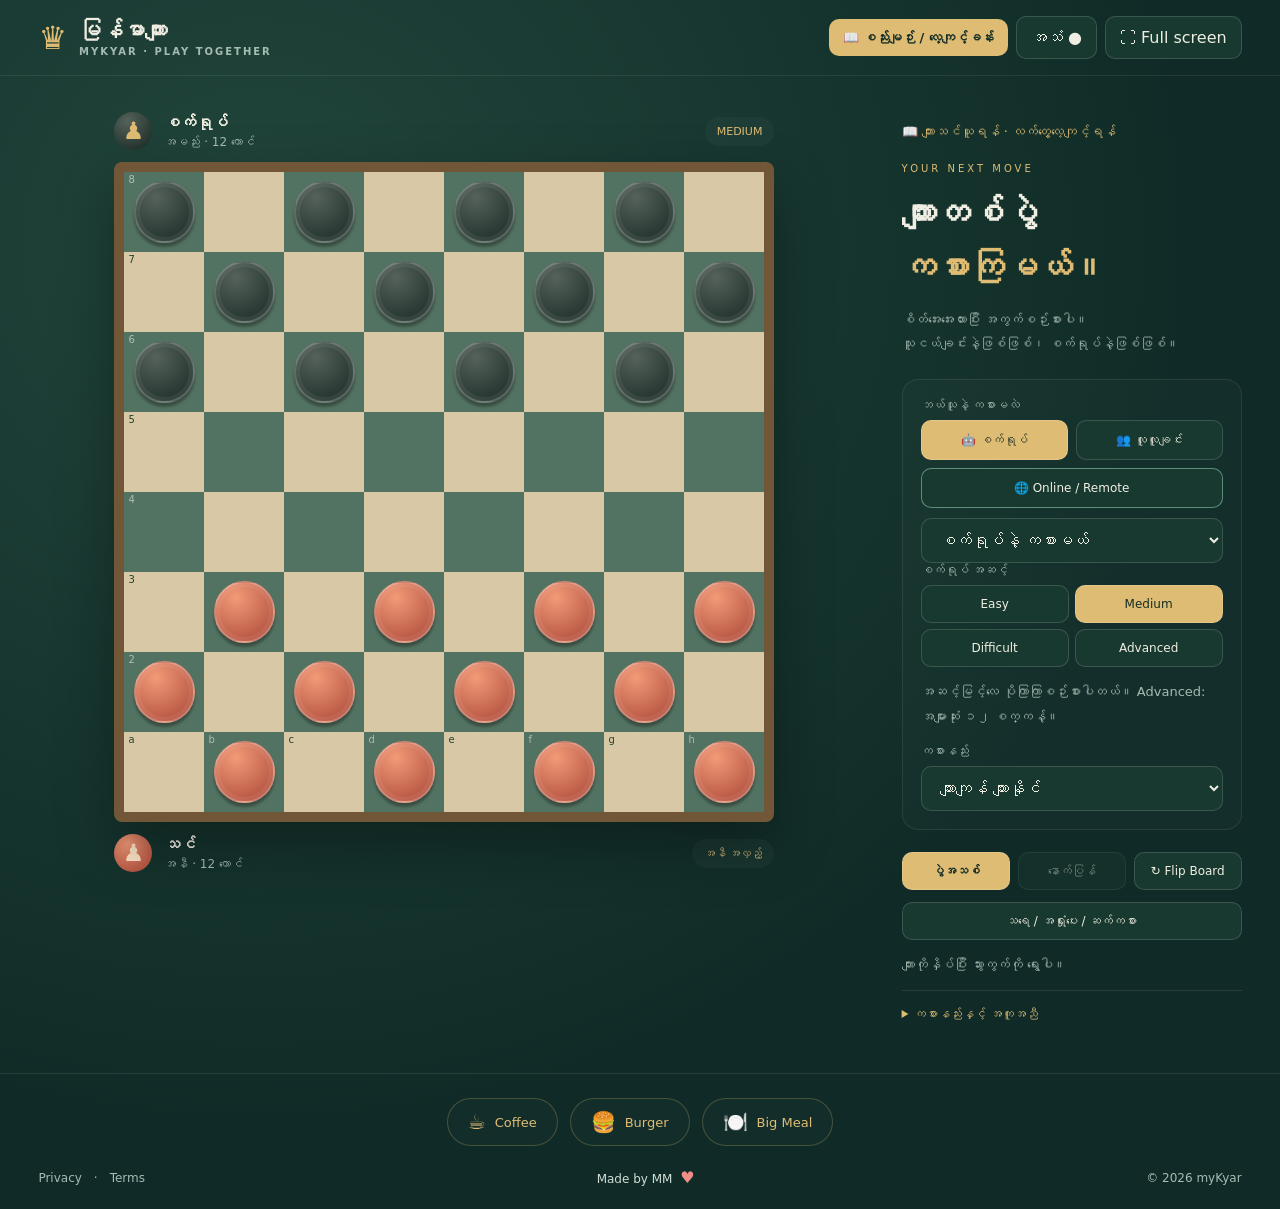
==== commit f1f07b44: "updated the kyar with full screen" ====
--- a/public/index.html
+++ b/public/index.html
@@ -1,5 +1,5 @@
-<!doctype html><html lang="my"><head><meta charset="utf-8"><meta name="viewport" content="width=device-width, initial-scale=1, viewport-fit=cover"><meta name="theme-color" content="#102b27"><title>မြန်မာကျား • myKyar</title><link rel="stylesheet" href="styles.css?v=10"></head><body>
-<header><a class="brand" href="./"><span class="logo">♛</span><span>မြန်မာကျား<small>MYKYAR · PLAY TOGETHER</small></span></a><div class="header-actions"><a class="learn-button" href="./lessons.html">📖 စည်းမျဉ်း / လေ့ကျင့်ခန်း</a><button id="sound" aria-label="အသံဖွင့်ပိတ်">အသံ ●</button> <button id="fullscreen">⛶ Full screen</button></div></header>
+<!doctype html><html lang="my"><head><meta charset="utf-8"><meta name="viewport" content="width=device-width, initial-scale=1, viewport-fit=cover"><meta name="theme-color" content="#102b27"><title>မြန်မာကျား • myKyar</title><link rel="stylesheet" href="styles.css?v=11"></head><body>
+<header><a class="brand" href="./"><span class="logo">♛</span><span>မြန်မာကျား<small>MYKYAR · PLAY TOGETHER</small></span></a><div class="header-actions"><a class="learn-button" href="./lessons.html">📖 စည်းမျဉ်း / လေ့ကျင့်ခန်း</a><button id="sound" aria-label="အသံဖွင့်ပိတ်">အသံ ●</button> <button id="fullscreen" data-fullscreen>⛶ Full screen</button></div></header>
 <main><section class="arena"><div class="player"><span class="avatar black">♟</span><div><strong id="opponent">စက်ရုပ်</strong><small>အမည်း · <span id="black-count">12</span> ကောင်</small></div><span class="badge" id="level-label">MEDIUM</span></div><div class="board-frame"><div id="board" role="group" aria-label="ကျားကွက်"></div></div><div class="player"><span class="avatar red">♟</span><div><strong id="you">သင်</strong><small>အနီ · <span id="red-count">12</span> ကောင်</small></div><span id="turn" class="badge" aria-live="polite"></span></div></section>
 <aside><a class="learn-link" href="./lessons.html">📖 ကျားသင်ယူရန် · လက်တွေ့လေ့ကျင့်ရန်</a><div class="eyebrow">YOUR NEXT MOVE</div><h1>ကျားတစ်ပွဲ<br><em>ကစားကြမယ်။</em></h1><p class="intro">စိတ်အေးအေးထားပြီး အကွက်စဉ်းစားပါ။<br>သူငယ်ချင်းနဲ့ဖြစ်ဖြစ်၊ စက်ရုပ်နဲ့ဖြစ်ဖြစ်။</p><div class="panel"><label for="mode">ဘယ်သူနဲ့ ကစားမလဲ</label><div class="mode-buttons" aria-label="ကစားဖော်ရွေးရန်"><button type="button" data-mode="ai">🤖 စက်ရုပ်</button><button type="button" data-mode="local">👥 လူလူချင်း</button><button type="button" data-mode="remote">🌐 Online / Remote</button></div><select id="mode"><option value="ai">စက်ရုပ်နဲ့ ကစားမယ်</option><option value="local">လူလူချင်း · စက်တစ်လုံးတည်း</option><option value="remote">သူငယ်ချင်းနဲ့ · Online</option></select><div id="ai-options"><label for="level">စက်ရုပ် အဆင့်</label><div class="levels" id="levels"><button data-level="easy">Easy</button><button data-level="medium" class="active">Medium</button><button data-level="difficult">Difficult</button><button data-level="advanced">Advanced</button></div><p id="ai-hint">အဆင့်မြင့်လေ ပိုကြာကြာစဉ်းစားပါတယ်။ Advanced: အများဆုံး ၁၂ စက္ကန့်။</p></div><label for="rule">ကစားနည်း</label><select id="rule"><option value="standard">ကျားကျန် ကျားနိုင်</option><option value="suicide">ကျားကုန် ကျားနိုင်</option></select><div id="remote-options" hidden><p>Room ဖွင့်ပြီး code ကို သူငယ်ချင်းဆီ ပို့ပေးပါ။</p><button id="host" class="primary">Room အသစ်ဖွင့်မယ်</button><label for="code">Room code</label><input id="code" placeholder="Room code ထည့်ပါ" maxlength="60" autocomplete="off"><div class="row"><button id="join">ဝင်မယ်</button><button id="copy">Link ကူးမယ်</button><button id="leave">ထွက်မယ်</button></div><p id="network" role="status">ချိတ်ဆက်ထားခြင်း မရှိသေးပါ။</p></div></div><div class="row actions"><button id="new" class="primary">ပွဲအသစ်</button><button id="undo">နောက်ပြန်</button><button id="flip">↻ Flip Board</button></div><button id="end-options" class="end-options">သရေ / အရှုံးပေး / ဆက်ကစား</button><p id="status" role="status"></p><details><summary>ကစားနည်းနှင့် အကူအညီ</summary><p>အနီက စပါတယ်။ အကောင်ကိုနှိပ်ပြီး အစိမ်းရောင်သွားကွက်ကို ရွေးပါ။ သာမန်ကျားက ရှေ့ကိုပဲ ရွှေ့ပြီး ရှေ့ကိုပဲ စားနိုင်ပါတယ်။ စားကွက်ရှိရင် မဖြစ်မနေစားရပါတယ်။ စားနိုင်တဲ့အကောင်အရေအတွက် အများဆုံးလမ်းကို ရွေးပြီး အဆုံးထိ ဆက်စားရပါတယ်။ ထိပ်စည်းရောက်တာနဲ့ ဒမ်ဖြစ်ပြီး အလှည့်ဆုံးပါတယ်။ တစ်ဖက်ရွှေ့ပြီး ကိုယ့်အလှည့်ပြန်ရောက်မှ ဒမ်က ရှေ့နောက် ထောင့်ဖြတ်အကွာအဝေး သွားစားနိုင်ပါတယ်။</p><p>ကျားကျန်ပွဲမှာ အကောင်ကုန်သူ၊ သွားကွက်မရှိသူ ရှုံးပါတယ်။ ကျားကုန်ပွဲမှာ အဲဒီသူက နိုင်ပါတယ်။ Local/AI မှာ မစား/ကင်းမတက်ဘဲ အလှည့် ၂၀ ကြာတိုင်း ပွဲဆက်ကစားမလား မေးပါမယ်။ ဆက်ကစားရွေးရင် နောက်ထပ်အလှည့် ၂၀ မှာ ပြန်မေးပါတယ်။ ကွက်တူ ၃ ကြိမ် သို့မဟုတ် မစား/ဒမ်မတက်ဘဲ အလှည့် ၈၀ ပြည့်ရင် သရေပါ။</p><p>Online ပထမပွဲမှာ Room ဖွင့်သူက အနီပါ။ နှစ်ဦးစလုံး ဒီစာမျက်နှာကို ဖွင့်ထားရပါတယ်။ အနိုင်ရသူက နောက်ပွဲမှာ အနီ/အမည်း ရွေးနိုင်ပါတယ်။ သရေဆိုရင် Room ဖွင့်သူ ရွေးပါမယ်။ Flip Board က ကိုယ့်မြင်ကွင်းကိုပဲ လှည့်ပါတယ်။ ချိတ်ဆက်မှုပြတ်သွားရင် Room အသစ်နဲ့ ပြန်စပါ။</p></details></aside></main>
 <footer class="site-footer">
@@ -16,4 +16,4 @@
 </footer>
 
 <dialog id="draw-choice"><h2>ပွဲကို ဆက်ကစားချင်သေးလား။</h2><p id="draw-choice-text"></p><div class="draw-options"><button id="draw-accept" class="primary">သရေနဲ့ ရပ်မယ်</button><button id="resign-accept">လက်လျှော့ အရှုံးပေးမယ်</button><button id="continue-play">ဆက်ကစားမယ်</button></div></dialog><dialog id="result"><div class="trophy">♛</div><h2 id="result-text"></h2><p id="result-reason"></p><p>ပွဲကောင်းတစ်ပွဲပါပဲ။ နောက်တစ်ပွဲ ကစားကြမလား။</p><div id="rematch-options" hidden><p id="rematch-help"></p><div class="row"><button id="choose-red" class="primary">အနီရွေး · အရင်စမယ်</button><button id="choose-black">အမည်းရွေး</button></div></div><button id="again" class="primary">ပွဲအသစ်</button><button id="close-result">ကျားကွက်ကြည့်မယ်</button></dialog>
-<script src="config.js?v=9"></script><script src="footer.js?v=9"></script><script src="engine.js?v=9"></script><script src="network-config.js?v=9"></script><script src="app.js?v=9"></script></body></html>
+<script src="config.js?v=9"></script><script src="footer.js?v=9"></script><script src="engine.js?v=9"></script><script src="network-config.js?v=9"></script><script src="board-view.js?v=11"></script><script src="app.js?v=11"></script></body></html>
--- a/public/styles.css
+++ b/public/styles.css
@@ -16,3 +16,4 @@
 .header-actions{display:flex;align-items:center;justify-content:flex-end;gap:8px;flex-wrap:wrap}.learn-button{background:var(--gold);color:#142d25;text-decoration:none;border-radius:10px;padding:11px 14px;font-weight:700;font-size:13px}.end-options{width:100%;margin-top:12px;font-size:12px}.draw-options{display:grid;gap:10px;margin-top:18px}@media(max-width:760px){header{flex-wrap:wrap}.header-actions{width:100%;justify-content:flex-start}.learn-button{flex:1;text-align:center;font-size:13px}}
 
 .course-tabs{display:grid;grid-template-columns:1fr 1fr;gap:8px;margin:16px 0}.course-tabs button{font-size:12px;padding:12px 7px}.lesson-next{color:var(--gold);font-weight:700;background:#ffffff08;border:1px solid #dfbc7340;border-radius:10px;padding:12px;width:100%;text-align:center}.square.recommended .piece{outline:4px solid var(--gold);outline-offset:3px}
+.board-frame{position:relative}.board-coach{position:absolute;inset:0;pointer-events:none;z-index:3}.board-coach svg{position:absolute;width:100%;height:100%;inset:0;filter:drop-shadow(0 1px 2px #0008)}.coach-tip{position:absolute;width:max-content;max-width:48%;background:#102b27f5;color:#ffe6a5;border:1px solid #dfbc73;border-radius:10px;padding:7px 9px;font-size:clamp(10px,1.1vw,15px);line-height:1.6;box-shadow:0 4px 16px #0006;text-align:center;overflow-wrap:anywhere}.focus-toolbar{position:fixed;inset:0 0 auto;min-height:48px;padding:6px max(8px,env(safe-area-inset-right)) 6px max(8px,env(safe-area-inset-left));display:flex;align-items:center;justify-content:center;gap:7px;background:#102b27;z-index:20}.focus-toolbar button{padding:8px 10px;font-size:12px}.board-focus{overflow:hidden;height:100dvh}.board-focus>header,.board-focus>footer,.board-focus main>aside{display:none!important}.board-focus main{position:fixed;inset:50px 0 0;max-width:none;margin:0;padding:4px;display:flex!important;align-items:center;justify-content:center;overflow:hidden}.board-focus .arena{width:100%;height:100%;display:flex;justify-content:center;align-items:center}.board-focus .arena>.player,.board-focus .arena>p,.board-focus .arena>.row,.board-focus .arena>ol{display:none!important}.board-focus .board-frame{flex-shrink:0;width:min(calc(100vw - 16px),calc(100dvh - 66px - env(safe-area-inset-bottom)));height:min(calc(100vw - 16px),calc(100dvh - 66px - env(safe-area-inset-bottom)));max-width:none;max-height:none;margin:0}.board-focus .piece{font-size:clamp(14px,4vmin,44px)}@media(max-width:760px){.board-coach{inset:0}.coach-tip{font-size:11px;padding:5px 7px}}@media(prefers-reduced-motion:reduce){.board-coach{scroll-behavior:auto}}
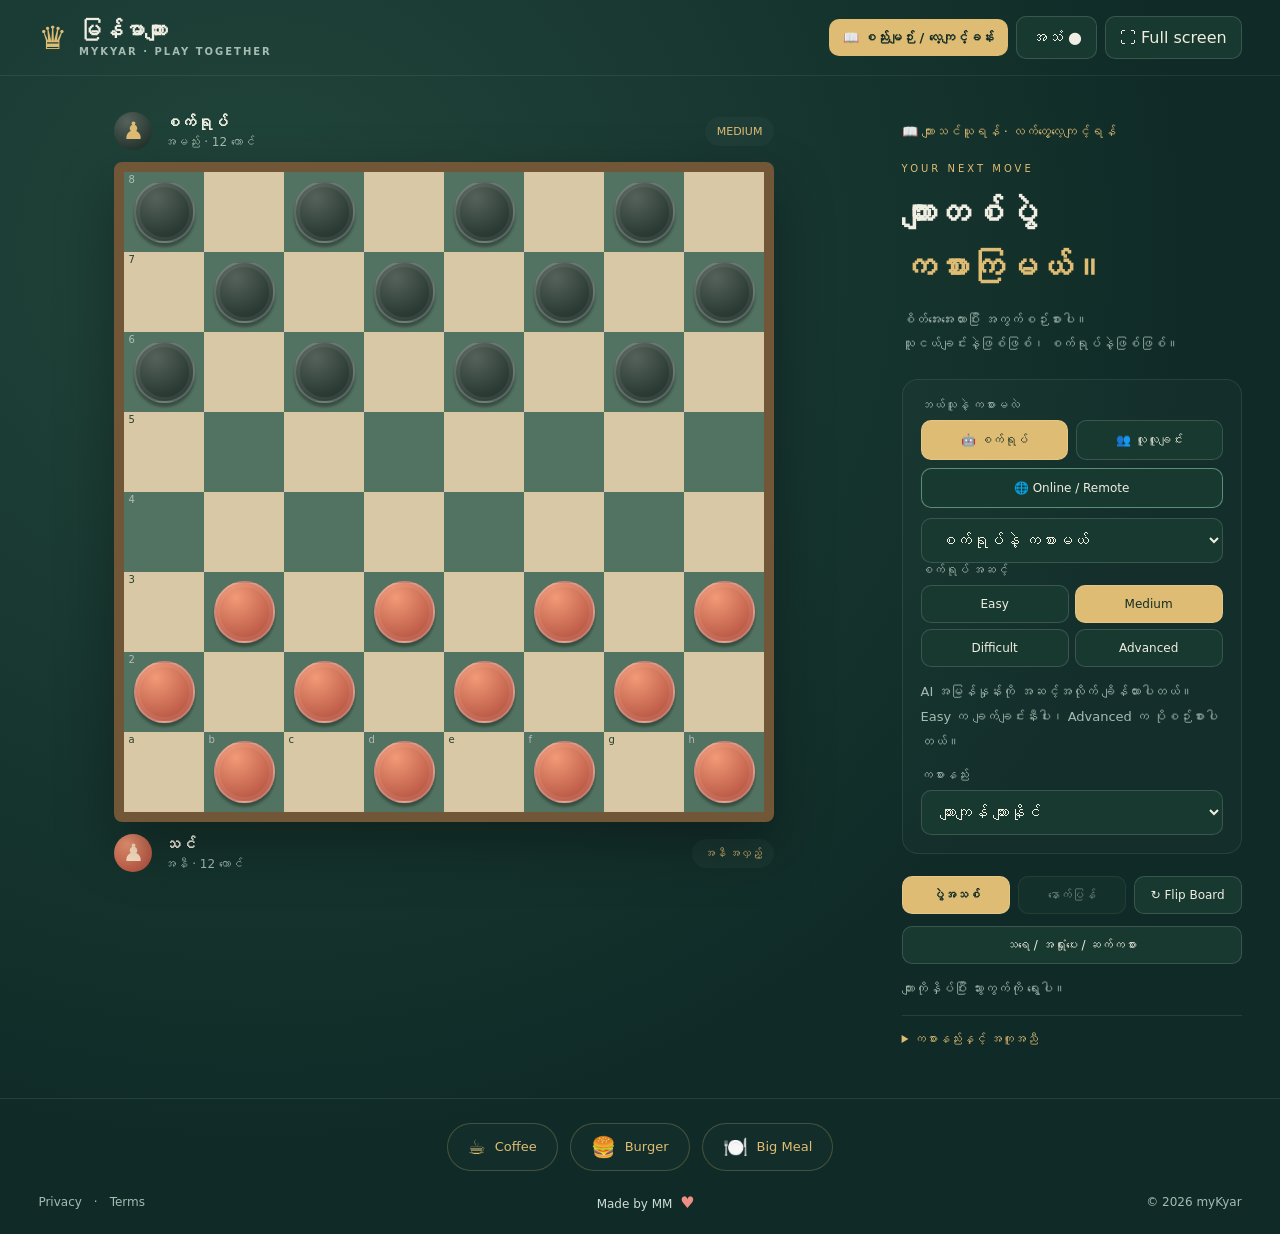
==== commit 1c6f0db2: "updated the app with remote" ====
--- a/public/index.html
+++ b/public/index.html
@@ -1,7 +1,7 @@
 <!doctype html><html lang="my"><head><meta charset="utf-8"><meta name="viewport" content="width=device-width, initial-scale=1, viewport-fit=cover"><meta name="theme-color" content="#102b27"><title>မြန်မာကျား • myKyar</title><link rel="stylesheet" href="styles.css?v=11"></head><body>
 <header><a class="brand" href="./"><span class="logo">♛</span><span>မြန်မာကျား<small>MYKYAR · PLAY TOGETHER</small></span></a><div class="header-actions"><a class="learn-button" href="./lessons.html">📖 စည်းမျဉ်း / လေ့ကျင့်ခန်း</a><button id="sound" aria-label="အသံဖွင့်ပိတ်">အသံ ●</button> <button id="fullscreen" data-fullscreen>⛶ Full screen</button></div></header>
 <main><section class="arena"><div class="player"><span class="avatar black">♟</span><div><strong id="opponent">စက်ရုပ်</strong><small>အမည်း · <span id="black-count">12</span> ကောင်</small></div><span class="badge" id="level-label">MEDIUM</span></div><div class="board-frame"><div id="board" role="group" aria-label="ကျားကွက်"></div></div><div class="player"><span class="avatar red">♟</span><div><strong id="you">သင်</strong><small>အနီ · <span id="red-count">12</span> ကောင်</small></div><span id="turn" class="badge" aria-live="polite"></span></div></section>
-<aside><a class="learn-link" href="./lessons.html">📖 ကျားသင်ယူရန် · လက်တွေ့လေ့ကျင့်ရန်</a><div class="eyebrow">YOUR NEXT MOVE</div><h1>ကျားတစ်ပွဲ<br><em>ကစားကြမယ်။</em></h1><p class="intro">စိတ်အေးအေးထားပြီး အကွက်စဉ်းစားပါ။<br>သူငယ်ချင်းနဲ့ဖြစ်ဖြစ်၊ စက်ရုပ်နဲ့ဖြစ်ဖြစ်။</p><div class="panel"><label for="mode">ဘယ်သူနဲ့ ကစားမလဲ</label><div class="mode-buttons" aria-label="ကစားဖော်ရွေးရန်"><button type="button" data-mode="ai">🤖 စက်ရုပ်</button><button type="button" data-mode="local">👥 လူလူချင်း</button><button type="button" data-mode="remote">🌐 Online / Remote</button></div><select id="mode"><option value="ai">စက်ရုပ်နဲ့ ကစားမယ်</option><option value="local">လူလူချင်း · စက်တစ်လုံးတည်း</option><option value="remote">သူငယ်ချင်းနဲ့ · Online</option></select><div id="ai-options"><label for="level">စက်ရုပ် အဆင့်</label><div class="levels" id="levels"><button data-level="easy">Easy</button><button data-level="medium" class="active">Medium</button><button data-level="difficult">Difficult</button><button data-level="advanced">Advanced</button></div><p id="ai-hint">အဆင့်မြင့်လေ ပိုကြာကြာစဉ်းစားပါတယ်။ Advanced: အများဆုံး ၁၂ စက္ကန့်။</p></div><label for="rule">ကစားနည်း</label><select id="rule"><option value="standard">ကျားကျန် ကျားနိုင်</option><option value="suicide">ကျားကုန် ကျားနိုင်</option></select><div id="remote-options" hidden><p>Room ဖွင့်ပြီး code ကို သူငယ်ချင်းဆီ ပို့ပေးပါ။</p><button id="host" class="primary">Room အသစ်ဖွင့်မယ်</button><label for="code">Room code</label><input id="code" placeholder="Room code ထည့်ပါ" maxlength="60" autocomplete="off"><div class="row"><button id="join">ဝင်မယ်</button><button id="copy">Link ကူးမယ်</button><button id="leave">ထွက်မယ်</button></div><p id="network" role="status">ချိတ်ဆက်ထားခြင်း မရှိသေးပါ။</p></div></div><div class="row actions"><button id="new" class="primary">ပွဲအသစ်</button><button id="undo">နောက်ပြန်</button><button id="flip">↻ Flip Board</button></div><button id="end-options" class="end-options">သရေ / အရှုံးပေး / ဆက်ကစား</button><p id="status" role="status"></p><details><summary>ကစားနည်းနှင့် အကူအညီ</summary><p>အနီက စပါတယ်။ အကောင်ကိုနှိပ်ပြီး အစိမ်းရောင်သွားကွက်ကို ရွေးပါ။ သာမန်ကျားက ရှေ့ကိုပဲ ရွှေ့ပြီး ရှေ့ကိုပဲ စားနိုင်ပါတယ်။ စားကွက်ရှိရင် မဖြစ်မနေစားရပါတယ်။ စားနိုင်တဲ့အကောင်အရေအတွက် အများဆုံးလမ်းကို ရွေးပြီး အဆုံးထိ ဆက်စားရပါတယ်။ ထိပ်စည်းရောက်တာနဲ့ ဒမ်ဖြစ်ပြီး အလှည့်ဆုံးပါတယ်။ တစ်ဖက်ရွှေ့ပြီး ကိုယ့်အလှည့်ပြန်ရောက်မှ ဒမ်က ရှေ့နောက် ထောင့်ဖြတ်အကွာအဝေး သွားစားနိုင်ပါတယ်။</p><p>ကျားကျန်ပွဲမှာ အကောင်ကုန်သူ၊ သွားကွက်မရှိသူ ရှုံးပါတယ်။ ကျားကုန်ပွဲမှာ အဲဒီသူက နိုင်ပါတယ်။ Local/AI မှာ မစား/ကင်းမတက်ဘဲ အလှည့် ၂၀ ကြာတိုင်း ပွဲဆက်ကစားမလား မေးပါမယ်။ ဆက်ကစားရွေးရင် နောက်ထပ်အလှည့် ၂၀ မှာ ပြန်မေးပါတယ်။ ကွက်တူ ၃ ကြိမ် သို့မဟုတ် မစား/ဒမ်မတက်ဘဲ အလှည့် ၈၀ ပြည့်ရင် သရေပါ။</p><p>Online ပထမပွဲမှာ Room ဖွင့်သူက အနီပါ။ နှစ်ဦးစလုံး ဒီစာမျက်နှာကို ဖွင့်ထားရပါတယ်။ အနိုင်ရသူက နောက်ပွဲမှာ အနီ/အမည်း ရွေးနိုင်ပါတယ်။ သရေဆိုရင် Room ဖွင့်သူ ရွေးပါမယ်။ Flip Board က ကိုယ့်မြင်ကွင်းကိုပဲ လှည့်ပါတယ်။ ချိတ်ဆက်မှုပြတ်သွားရင် Room အသစ်နဲ့ ပြန်စပါ။</p></details></aside></main>
+<aside><a class="learn-link" href="./lessons.html">📖 ကျားသင်ယူရန် · လက်တွေ့လေ့ကျင့်ရန်</a><div class="eyebrow">YOUR NEXT MOVE</div><h1>ကျားတစ်ပွဲ<br><em>ကစားကြမယ်။</em></h1><p class="intro">စိတ်အေးအေးထားပြီး အကွက်စဉ်းစားပါ။<br>သူငယ်ချင်းနဲ့ဖြစ်ဖြစ်၊ စက်ရုပ်နဲ့ဖြစ်ဖြစ်။</p><div class="panel"><label for="mode">ဘယ်သူနဲ့ ကစားမလဲ</label><div class="mode-buttons" aria-label="ကစားဖော်ရွေးရန်"><button type="button" data-mode="ai">🤖 စက်ရုပ်</button><button type="button" data-mode="local">👥 လူလူချင်း</button><button type="button" data-mode="remote">🌐 Online / Remote</button></div><select id="mode"><option value="ai">စက်ရုပ်နဲ့ ကစားမယ်</option><option value="local">လူလူချင်း · စက်တစ်လုံးတည်း</option><option value="remote">သူငယ်ချင်းနဲ့ · Online</option></select><div id="ai-options"><label for="level">စက်ရုပ် အဆင့်</label><div class="levels" id="levels"><button data-level="easy">Easy</button><button data-level="medium" class="active">Medium</button><button data-level="difficult">Difficult</button><button data-level="advanced">Advanced</button></div><p id="ai-hint">AI အမြန်နှုန်းကို အဆင့်အလိုက် ချိန်ထားပါတယ်။ Easy က ချက်ချင်းနီးပါး၊ Advanced က ပိုစဉ်းစားပါတယ်။</p></div><label for="rule">ကစားနည်း</label><select id="rule"><option value="standard">ကျားကျန် ကျားနိုင်</option><option value="suicide">ကျားကုန် ကျားနိုင်</option></select><div id="remote-options" hidden><p>Room ဖွင့်ပြီး code ကို သူငယ်ချင်းဆီ ပို့ပေးပါ။</p><button id="host" class="primary">Room အသစ်ဖွင့်မယ်</button><label for="code">Room code</label><input id="code" placeholder="Room code ထည့်ပါ" maxlength="60" autocomplete="off"><div class="row"><button id="join">ဝင်မယ်</button><button id="copy">Link ကူးမယ်</button><button id="leave">ထွက်မယ်</button></div><p id="network" role="status">ချိတ်ဆက်ထားခြင်း မရှိသေးပါ။</p></div></div><div class="row actions"><button id="new" class="primary">ပွဲအသစ်</button><button id="undo">နောက်ပြန်</button><button id="flip">↻ Flip Board</button></div><button id="end-options" class="end-options">သရေ / အရှုံးပေး / ဆက်ကစား</button><p id="status" role="status"></p><details><summary>ကစားနည်းနှင့် အကူအညီ</summary><p>အနီက စပါတယ်။ အကောင်ကိုနှိပ်ပြီး အစိမ်းရောင်သွားကွက်ကို ရွေးပါ။ သာမန်ကျားက ရှေ့ကိုပဲ ရွှေ့ပြီး ရှေ့ကိုပဲ စားနိုင်ပါတယ်။ စားကွက်ရှိရင် မဖြစ်မနေစားရပါတယ်။ စားနိုင်တဲ့အကောင်အရေအတွက် အများဆုံးလမ်းကို ရွေးပြီး အဆုံးထိ ဆက်စားရပါတယ်။ ထိပ်စည်းရောက်တာနဲ့ ဒမ်ဖြစ်ပြီး အလှည့်ဆုံးပါတယ်။ တစ်ဖက်ရွှေ့ပြီး ကိုယ့်အလှည့်ပြန်ရောက်မှ ဒမ်က ရှေ့နောက် ထောင့်ဖြတ်အကွာအဝေး သွားစားနိုင်ပါတယ်။</p><p>ကျားကျန်ပွဲမှာ အကောင်ကုန်သူ၊ သွားကွက်မရှိသူ ရှုံးပါတယ်။ ကျားကုန်ပွဲမှာ အဲဒီသူက နိုင်ပါတယ်။ Local/AI မှာ မစား/ကင်းမတက်ဘဲ အလှည့် ၂၀ ကြာတိုင်း ပွဲဆက်ကစားမလား မေးပါမယ်။ ဆက်ကစားရွေးရင် နောက်ထပ်အလှည့် ၂၀ မှာ ပြန်မေးပါတယ်။ ကွက်တူ ၃ ကြိမ် သို့မဟုတ် မစား/ဒမ်မတက်ဘဲ အလှည့် ၈၀ ပြည့်ရင် သရေပါ။</p><p>Online ပထမပွဲမှာ Room ဖွင့်သူက အနီပါ။ နှစ်ဦးစလုံး ဒီစာမျက်နှာကို ဖွင့်ထားရပါတယ်။ အနိုင်ရသူက နောက်ပွဲမှာ အနီ/အမည်း ရွေးနိုင်ပါတယ်။ သရေဆိုရင် Room ဖွင့်သူ ရွေးပါမယ်။ Flip Board က ကိုယ့်မြင်ကွင်းကိုပဲ လှည့်ပါတယ်။ ချိတ်ဆက်မှုပြတ်သွားရင် Room အသစ်နဲ့ ပြန်စပါ။</p></details></aside></main>
 <footer class="site-footer">
   <div class="footer-support" aria-label="Support myKyar">
     <a class="support-link" data-footer-link="coffee" aria-disabled="true"><span aria-hidden="true">☕</span> Coffee</a>
@@ -16,4 +16,4 @@
 </footer>
 
 <dialog id="draw-choice"><h2>ပွဲကို ဆက်ကစားချင်သေးလား။</h2><p id="draw-choice-text"></p><div class="draw-options"><button id="draw-accept" class="primary">သရေနဲ့ ရပ်မယ်</button><button id="resign-accept">လက်လျှော့ အရှုံးပေးမယ်</button><button id="continue-play">ဆက်ကစားမယ်</button></div></dialog><dialog id="result"><div class="trophy">♛</div><h2 id="result-text"></h2><p id="result-reason"></p><p>ပွဲကောင်းတစ်ပွဲပါပဲ။ နောက်တစ်ပွဲ ကစားကြမလား။</p><div id="rematch-options" hidden><p id="rematch-help"></p><div class="row"><button id="choose-red" class="primary">အနီရွေး · အရင်စမယ်</button><button id="choose-black">အမည်းရွေး</button></div></div><button id="again" class="primary">ပွဲအသစ်</button><button id="close-result">ကျားကွက်ကြည့်မယ်</button></dialog>
-<script src="config.js?v=9"></script><script src="footer.js?v=9"></script><script src="engine.js?v=9"></script><script src="network-config.js?v=9"></script><script src="board-view.js?v=11"></script><script src="app.js?v=11"></script></body></html>
+<script src="config.js?v=9"></script><script src="footer.js?v=9"></script><script src="engine.js?v=10"></script><script src="network-config.js?v=9"></script><script src="board-view.js?v=11"></script><script src="app.js?v=12"></script></body></html>
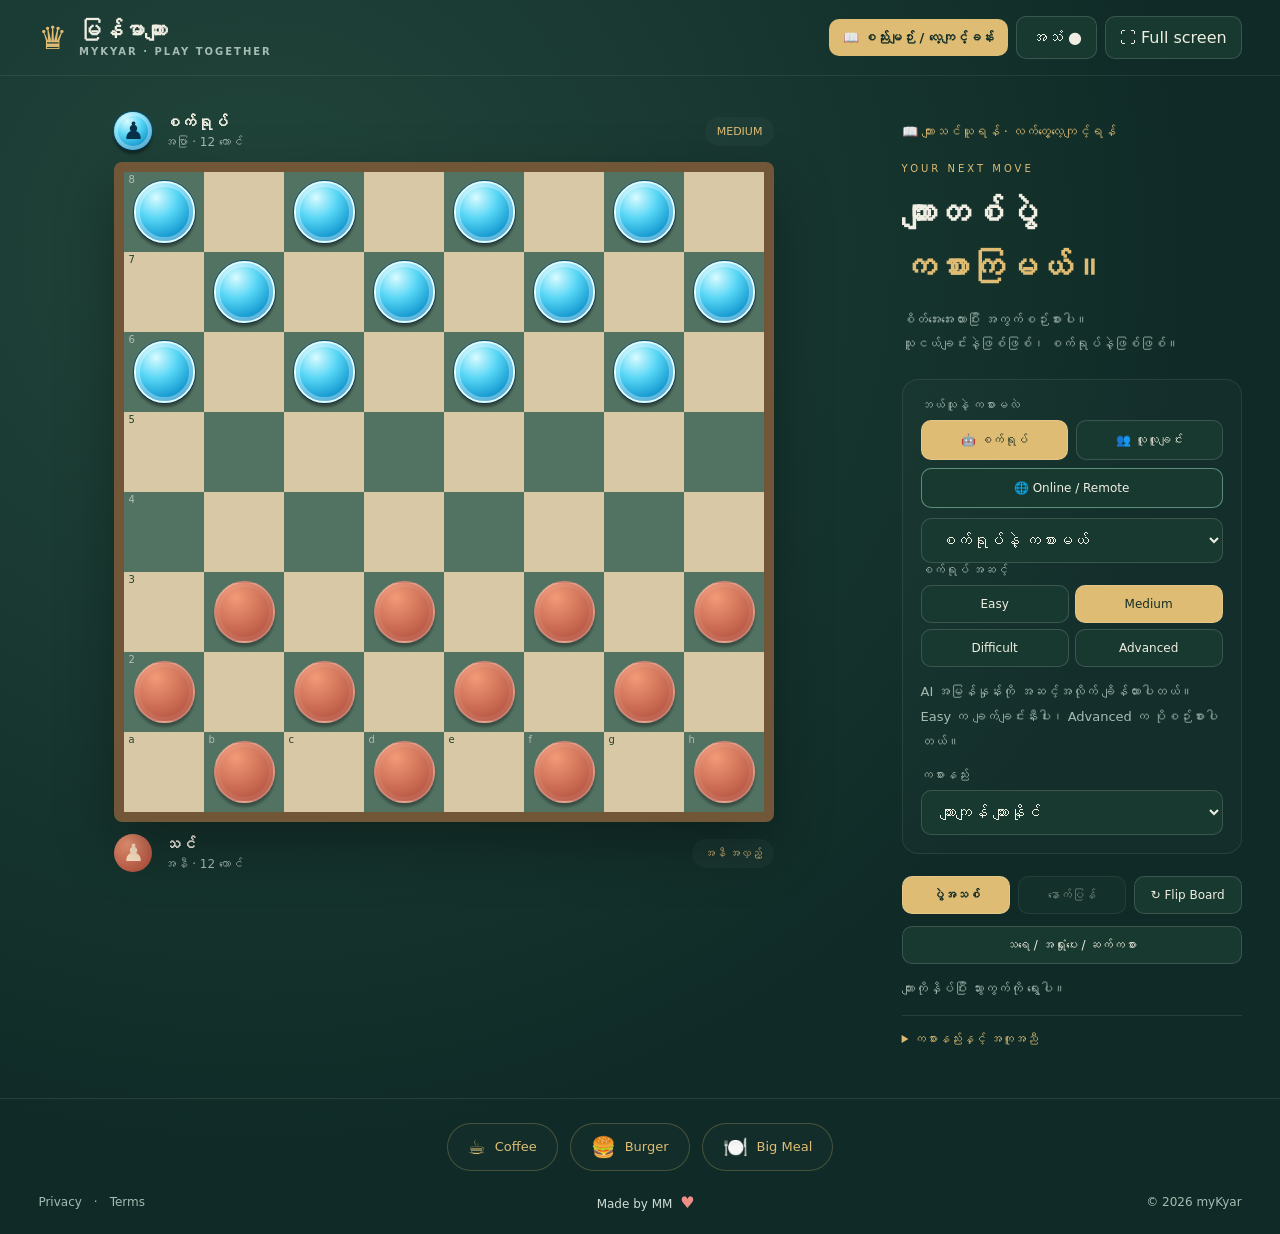
==== commit e91dcedf: "updated the dice colors red and light-blue" ====
--- a/public/index.html
+++ b/public/index.html
@@ -1,7 +1,7 @@
-<!doctype html><html lang="my"><head><meta charset="utf-8"><meta name="viewport" content="width=device-width, initial-scale=1, viewport-fit=cover"><meta name="theme-color" content="#102b27"><title>မြန်မာကျား • myKyar</title><link rel="stylesheet" href="styles.css?v=11"></head><body>
+<!doctype html><html lang="my"><head><meta charset="utf-8"><meta name="viewport" content="width=device-width, initial-scale=1, viewport-fit=cover"><meta name="theme-color" content="#102b27"><title>မြန်မာကျား • myKyar</title><link rel="stylesheet" href="styles.css?v=12"></head><body>
 <header><a class="brand" href="./"><span class="logo">♛</span><span>မြန်မာကျား<small>MYKYAR · PLAY TOGETHER</small></span></a><div class="header-actions"><a class="learn-button" href="./lessons.html">📖 စည်းမျဉ်း / လေ့ကျင့်ခန်း</a><button id="sound" aria-label="အသံဖွင့်ပိတ်">အသံ ●</button> <button id="fullscreen" data-fullscreen>⛶ Full screen</button></div></header>
-<main><section class="arena"><div class="player"><span class="avatar black">♟</span><div><strong id="opponent">စက်ရုပ်</strong><small>အမည်း · <span id="black-count">12</span> ကောင်</small></div><span class="badge" id="level-label">MEDIUM</span></div><div class="board-frame"><div id="board" role="group" aria-label="ကျားကွက်"></div></div><div class="player"><span class="avatar red">♟</span><div><strong id="you">သင်</strong><small>အနီ · <span id="red-count">12</span> ကောင်</small></div><span id="turn" class="badge" aria-live="polite"></span></div></section>
-<aside><a class="learn-link" href="./lessons.html">📖 ကျားသင်ယူရန် · လက်တွေ့လေ့ကျင့်ရန်</a><div class="eyebrow">YOUR NEXT MOVE</div><h1>ကျားတစ်ပွဲ<br><em>ကစားကြမယ်။</em></h1><p class="intro">စိတ်အေးအေးထားပြီး အကွက်စဉ်းစားပါ။<br>သူငယ်ချင်းနဲ့ဖြစ်ဖြစ်၊ စက်ရုပ်နဲ့ဖြစ်ဖြစ်။</p><div class="panel"><label for="mode">ဘယ်သူနဲ့ ကစားမလဲ</label><div class="mode-buttons" aria-label="ကစားဖော်ရွေးရန်"><button type="button" data-mode="ai">🤖 စက်ရုပ်</button><button type="button" data-mode="local">👥 လူလူချင်း</button><button type="button" data-mode="remote">🌐 Online / Remote</button></div><select id="mode"><option value="ai">စက်ရုပ်နဲ့ ကစားမယ်</option><option value="local">လူလူချင်း · စက်တစ်လုံးတည်း</option><option value="remote">သူငယ်ချင်းနဲ့ · Online</option></select><div id="ai-options"><label for="level">စက်ရုပ် အဆင့်</label><div class="levels" id="levels"><button data-level="easy">Easy</button><button data-level="medium" class="active">Medium</button><button data-level="difficult">Difficult</button><button data-level="advanced">Advanced</button></div><p id="ai-hint">AI အမြန်နှုန်းကို အဆင့်အလိုက် ချိန်ထားပါတယ်။ Easy က ချက်ချင်းနီးပါး၊ Advanced က ပိုစဉ်းစားပါတယ်။</p></div><label for="rule">ကစားနည်း</label><select id="rule"><option value="standard">ကျားကျန် ကျားနိုင်</option><option value="suicide">ကျားကုန် ကျားနိုင်</option></select><div id="remote-options" hidden><p>Room ဖွင့်ပြီး code ကို သူငယ်ချင်းဆီ ပို့ပေးပါ။</p><button id="host" class="primary">Room အသစ်ဖွင့်မယ်</button><label for="code">Room code</label><input id="code" placeholder="Room code ထည့်ပါ" maxlength="60" autocomplete="off"><div class="row"><button id="join">ဝင်မယ်</button><button id="copy">Link ကူးမယ်</button><button id="leave">ထွက်မယ်</button></div><p id="network" role="status">ချိတ်ဆက်ထားခြင်း မရှိသေးပါ။</p></div></div><div class="row actions"><button id="new" class="primary">ပွဲအသစ်</button><button id="undo">နောက်ပြန်</button><button id="flip">↻ Flip Board</button></div><button id="end-options" class="end-options">သရေ / အရှုံးပေး / ဆက်ကစား</button><p id="status" role="status"></p><details><summary>ကစားနည်းနှင့် အကူအညီ</summary><p>အနီက စပါတယ်။ အကောင်ကိုနှိပ်ပြီး အစိမ်းရောင်သွားကွက်ကို ရွေးပါ။ သာမန်ကျားက ရှေ့ကိုပဲ ရွှေ့ပြီး ရှေ့ကိုပဲ စားနိုင်ပါတယ်။ စားကွက်ရှိရင် မဖြစ်မနေစားရပါတယ်။ စားနိုင်တဲ့အကောင်အရေအတွက် အများဆုံးလမ်းကို ရွေးပြီး အဆုံးထိ ဆက်စားရပါတယ်။ ထိပ်စည်းရောက်တာနဲ့ ဒမ်ဖြစ်ပြီး အလှည့်ဆုံးပါတယ်။ တစ်ဖက်ရွှေ့ပြီး ကိုယ့်အလှည့်ပြန်ရောက်မှ ဒမ်က ရှေ့နောက် ထောင့်ဖြတ်အကွာအဝေး သွားစားနိုင်ပါတယ်။</p><p>ကျားကျန်ပွဲမှာ အကောင်ကုန်သူ၊ သွားကွက်မရှိသူ ရှုံးပါတယ်။ ကျားကုန်ပွဲမှာ အဲဒီသူက နိုင်ပါတယ်။ Local/AI မှာ မစား/ကင်းမတက်ဘဲ အလှည့် ၂၀ ကြာတိုင်း ပွဲဆက်ကစားမလား မေးပါမယ်။ ဆက်ကစားရွေးရင် နောက်ထပ်အလှည့် ၂၀ မှာ ပြန်မေးပါတယ်။ ကွက်တူ ၃ ကြိမ် သို့မဟုတ် မစား/ဒမ်မတက်ဘဲ အလှည့် ၈၀ ပြည့်ရင် သရေပါ။</p><p>Online ပထမပွဲမှာ Room ဖွင့်သူက အနီပါ။ နှစ်ဦးစလုံး ဒီစာမျက်နှာကို ဖွင့်ထားရပါတယ်။ အနိုင်ရသူက နောက်ပွဲမှာ အနီ/အမည်း ရွေးနိုင်ပါတယ်။ သရေဆိုရင် Room ဖွင့်သူ ရွေးပါမယ်။ Flip Board က ကိုယ့်မြင်ကွင်းကိုပဲ လှည့်ပါတယ်။ ချိတ်ဆက်မှုပြတ်သွားရင် Room အသစ်နဲ့ ပြန်စပါ။</p></details></aside></main>
+<main><section class="arena"><div class="player"><span class="avatar black">♟</span><div><strong id="opponent">စက်ရုပ်</strong><small>အပြာ · <span id="black-count">12</span> ကောင်</small></div><span class="badge" id="level-label">MEDIUM</span></div><div class="board-frame"><div id="board" role="group" aria-label="ကျားကွက်"></div></div><div class="player"><span class="avatar red">♟</span><div><strong id="you">သင်</strong><small>အနီ · <span id="red-count">12</span> ကောင်</small></div><span id="turn" class="badge" aria-live="polite"></span></div></section>
+<aside><a class="learn-link" href="./lessons.html">📖 ကျားသင်ယူရန် · လက်တွေ့လေ့ကျင့်ရန်</a><div class="eyebrow">YOUR NEXT MOVE</div><h1>ကျားတစ်ပွဲ<br><em>ကစားကြမယ်။</em></h1><p class="intro">စိတ်အေးအေးထားပြီး အကွက်စဉ်းစားပါ။<br>သူငယ်ချင်းနဲ့ဖြစ်ဖြစ်၊ စက်ရုပ်နဲ့ဖြစ်ဖြစ်။</p><div class="panel"><label for="mode">ဘယ်သူနဲ့ ကစားမလဲ</label><div class="mode-buttons" aria-label="ကစားဖော်ရွေးရန်"><button type="button" data-mode="ai">🤖 စက်ရုပ်</button><button type="button" data-mode="local">👥 လူလူချင်း</button><button type="button" data-mode="remote">🌐 Online / Remote</button></div><select id="mode"><option value="ai">စက်ရုပ်နဲ့ ကစားမယ်</option><option value="local">လူလူချင်း · စက်တစ်လုံးတည်း</option><option value="remote">သူငယ်ချင်းနဲ့ · Online</option></select><div id="ai-options"><label for="level">စက်ရုပ် အဆင့်</label><div class="levels" id="levels"><button data-level="easy">Easy</button><button data-level="medium" class="active">Medium</button><button data-level="difficult">Difficult</button><button data-level="advanced">Advanced</button></div><p id="ai-hint">AI အမြန်နှုန်းကို အဆင့်အလိုက် ချိန်ထားပါတယ်။ Easy က ချက်ချင်းနီးပါး၊ Advanced က ပိုစဉ်းစားပါတယ်။</p></div><label for="rule">ကစားနည်း</label><select id="rule"><option value="standard">ကျားကျန် ကျားနိုင်</option><option value="suicide">ကျားကုန် ကျားနိုင်</option></select><div id="remote-options" hidden><p>Room ဖွင့်ပြီး code ကို သူငယ်ချင်းဆီ ပို့ပေးပါ။</p><button id="host" class="primary">Room အသစ်ဖွင့်မယ်</button><label for="code">Room code</label><input id="code" placeholder="Room code ထည့်ပါ" maxlength="60" autocomplete="off"><div class="row"><button id="join">ဝင်မယ်</button><button id="copy">Link ကူးမယ်</button><button id="leave">ထွက်မယ်</button></div><p id="network" role="status">ချိတ်ဆက်ထားခြင်း မရှိသေးပါ။</p></div></div><div class="row actions"><button id="new" class="primary">ပွဲအသစ်</button><button id="undo">နောက်ပြန်</button><button id="flip">↻ Flip Board</button></div><button id="end-options" class="end-options">သရေ / အရှုံးပေး / ဆက်ကစား</button><p id="status" role="status"></p><details><summary>ကစားနည်းနှင့် အကူအညီ</summary><p>အနီက စပါတယ်။ အကောင်ကိုနှိပ်ပြီး အစိမ်းရောင်သွားကွက်ကို ရွေးပါ။ သာမန်ကျားက ရှေ့ကိုပဲ ရွှေ့ပြီး ရှေ့ကိုပဲ စားနိုင်ပါတယ်။ စားကွက်ရှိရင် မဖြစ်မနေစားရပါတယ်။ စားနိုင်တဲ့အကောင်အရေအတွက် အများဆုံးလမ်းကို ရွေးပြီး အဆုံးထိ ဆက်စားရပါတယ်။ ထိပ်စည်းရောက်တာနဲ့ ဒမ်ဖြစ်ပြီး အလှည့်ဆုံးပါတယ်။ တစ်ဖက်ရွှေ့ပြီး ကိုယ့်အလှည့်ပြန်ရောက်မှ ဒမ်က ရှေ့နောက် ထောင့်ဖြတ်အကွာအဝေး သွားစားနိုင်ပါတယ်။</p><p>ကျားကျန်ပွဲမှာ အကောင်ကုန်သူ၊ သွားကွက်မရှိသူ ရှုံးပါတယ်။ ကျားကုန်ပွဲမှာ အဲဒီသူက နိုင်ပါတယ်။ Local/AI မှာ မစား/ကင်းမတက်ဘဲ အလှည့် ၂၀ ကြာတိုင်း ပွဲဆက်ကစားမလား မေးပါမယ်။ ဆက်ကစားရွေးရင် နောက်ထပ်အလှည့် ၂၀ မှာ ပြန်မေးပါတယ်။ ကွက်တူ ၃ ကြိမ် သို့မဟုတ် မစား/ဒမ်မတက်ဘဲ အလှည့် ၈၀ ပြည့်ရင် သရေပါ။</p><p>Online ပထမပွဲမှာ Room ဖွင့်သူက အနီပါ။ နှစ်ဦးစလုံး ဒီစာမျက်နှာကို ဖွင့်ထားရပါတယ်။ အနိုင်ရသူက နောက်ပွဲမှာ အနီ/အပြာ ရွေးနိုင်ပါတယ်။ သရေဆိုရင် Room ဖွင့်သူ ရွေးပါမယ်။ Flip Board က ကိုယ့်မြင်ကွင်းကိုပဲ လှည့်ပါတယ်။ ချိတ်ဆက်မှုပြတ်သွားရင် Room အသစ်နဲ့ ပြန်စပါ။</p></details></aside></main>
 <footer class="site-footer">
   <div class="footer-support" aria-label="Support myKyar">
     <a class="support-link" data-footer-link="coffee" aria-disabled="true"><span aria-hidden="true">☕</span> Coffee</a>
@@ -15,5 +15,5 @@
   </div>
 </footer>
 
-<dialog id="draw-choice"><h2>ပွဲကို ဆက်ကစားချင်သေးလား။</h2><p id="draw-choice-text"></p><div class="draw-options"><button id="draw-accept" class="primary">သရေနဲ့ ရပ်မယ်</button><button id="resign-accept">လက်လျှော့ အရှုံးပေးမယ်</button><button id="continue-play">ဆက်ကစားမယ်</button></div></dialog><dialog id="result"><div class="trophy">♛</div><h2 id="result-text"></h2><p id="result-reason"></p><p>ပွဲကောင်းတစ်ပွဲပါပဲ။ နောက်တစ်ပွဲ ကစားကြမလား။</p><div id="rematch-options" hidden><p id="rematch-help"></p><div class="row"><button id="choose-red" class="primary">အနီရွေး · အရင်စမယ်</button><button id="choose-black">အမည်းရွေး</button></div></div><button id="again" class="primary">ပွဲအသစ်</button><button id="close-result">ကျားကွက်ကြည့်မယ်</button></dialog>
+<dialog id="draw-choice"><h2>ပွဲကို ဆက်ကစားချင်သေးလား။</h2><p id="draw-choice-text"></p><div class="draw-options"><button id="draw-accept" class="primary">သရေနဲ့ ရပ်မယ်</button><button id="resign-accept">လက်လျှော့ အရှုံးပေးမယ်</button><button id="continue-play">ဆက်ကစားမယ်</button></div></dialog><dialog id="result"><div class="trophy">♛</div><h2 id="result-text"></h2><p id="result-reason"></p><p>ပွဲကောင်းတစ်ပွဲပါပဲ။ နောက်တစ်ပွဲ ကစားကြမလား။</p><div id="rematch-options" hidden><p id="rematch-help"></p><div class="row"><button id="choose-red" class="primary">အနီရွေး · အရင်စမယ်</button><button id="choose-black">အပြာရွေး</button></div></div><button id="again" class="primary">ပွဲအသစ်</button><button id="close-result">ကျားကွက်ကြည့်မယ်</button></dialog>
 <script src="config.js?v=9"></script><script src="footer.js?v=9"></script><script src="engine.js?v=10"></script><script src="network-config.js?v=9"></script><script src="board-view.js?v=11"></script><script src="app.js?v=12"></script></body></html>
--- a/public/styles.css
+++ b/public/styles.css
@@ -1,4 +1,4 @@
-:root{color-scheme:dark;--bg:#102b27;--muted:#a6bbb2;--gold:#dfbc73;--green:#9fe2bd}*{box-sizing:border-box}body{margin:0;background:radial-gradient(ellipse at 20% 20%,#21453b,var(--bg) 65%);color:#f0eee3;font-family:system-ui,-apple-system,'Myanmar Text',sans-serif;min-height:100dvh}button,input,select{font:inherit}button,select,input{border:1px solid #ffffff25;border-radius:10px;background:#18392f;color:inherit;padding:11px 14px}button{cursor:pointer;touch-action:manipulation}button:hover{border-color:var(--gold)}button:disabled{opacity:.45;cursor:not-allowed}button:focus-visible,input:focus-visible,select:focus-visible{outline:3px solid var(--green);outline-offset:3px}header{display:flex;align-items:center;justify-content:space-between;padding:16px 3vw;border-bottom:1px solid #ffffff12;gap:10px}.brand{display:flex;align-items:center;gap:12px;color:inherit;text-decoration:none;font-weight:700;font-size:22px}.brand small{display:block;font-size:10px;letter-spacing:2px;color:var(--muted);margin-top:3px}.logo{font-size:32px;color:var(--gold)}main{display:grid;grid-template-columns:minmax(0,1fr) 340px;gap:clamp(24px,4vw,70px);max-width:1600px;margin:auto;padding:24px 3vw}.arena{min-width:0;display:flex;flex-direction:column;align-items:center}.board-frame{width:min(100%,calc(100dvh - 240px));border:10px solid #715637;border-radius:8px;box-shadow:0 24px 60px #0005;overflow:hidden;background:#715637}#board{display:grid;grid-template-columns:repeat(8,1fr);aspect-ratio:1;width:100%}.square{border:0;border-radius:0;padding:0;position:relative;display:grid;place-items:center;min-width:0;aspect-ratio:1}.light{background:#d9c8a5}.dark{background:#537362}.square:hover{border:0;box-shadow:inset 0 0 0 2px #eac988}.piece{width:77%;height:77%;border-radius:50%;display:grid;place-items:center;box-shadow:0 4px 3px #0005,inset 0 0 0 4px #ffffff12;border:2px solid #ffffff40;font-size:clamp(14px,3vw,36px)}.piece.red,.avatar.red{background:radial-gradient(circle at 35% 25%,#f29a77,#a84435);color:#ffe4c6}.piece.black,.avatar.black{background:radial-gradient(circle at 35% 25%,#55625b,#162721);color:#dfbc73}.selected{box-shadow:inset 0 0 0 4px #efcf78!important}.forced .piece{outline:2px solid #dfbc73;outline-offset:2px}.target:after{content:'';position:absolute;width:24%;height:24%;border-radius:50%;background:#b1f3c7;box-shadow:0 0 0 7px #b1f3c730}.last{box-shadow:inset 0 0 0 3px #dfbc7370}.coord{position:absolute;left:4px;top:2px;font-size:10px;color:#ffffff88}.light .coord{color:#233f31}.player{display:flex;align-items:center;gap:12px;width:min(100%,calc(100dvh - 240px));padding:12px 0}.player small{display:block;color:var(--muted);font-size:12px;margin-top:3px}.avatar{width:38px;height:38px;border-radius:50%;display:grid;place-items:center;font-size:24px}.badge{margin-left:auto;font-size:11px;color:var(--gold);background:#ffffff08;padding:8px 12px;border-radius:20px}aside{padding:12px 0}.eyebrow{letter-spacing:3px;font-size:10px;color:var(--gold)}h1{font-size:34px;line-height:1.6;margin:12px 0}em{font-style:normal;color:var(--gold)}.intro,p{color:var(--muted);font-size:13px;line-height:1.9}.panel{background:#ffffff05;border:1px solid #ffffff15;border-radius:16px;padding:18px;margin:22px 0}label{display:block;font-size:12px;color:var(--muted);margin:14px 0 8px}label:first-child{margin-top:0}select,input{width:100%}.levels{display:grid;grid-template-columns:repeat(2,1fr);gap:6px}.levels button{font-size:12px}.active{color:#142d25;background:var(--gold)}.primary{background:var(--gold);color:#152e27;font-weight:700}.row{display:flex;gap:8px;flex-wrap:wrap;margin-top:10px}.actions button{flex:1;font-size:12px}details{border-top:1px solid #ffffff18;padding-top:16px;font-size:12px}summary{cursor:pointer;color:var(--gold)}footer{font-size:11px;color:#82998d;margin-top:28px}dialog{border:1px solid #dfbc7355;border-radius:20px;background:#183b30;color:#f4ead1;text-align:center;padding:30px;max-width:min(430px,92vw)}dialog::backdrop{background:#001a16bb;backdrop-filter:blur(5px)}.trophy{font-size:64px;color:var(--gold)}.spark{position:fixed;pointer-events:none;z-index:10;width:8px;height:12px;background:var(--gold);animation:fall 1.8s ease-in forwards}@keyframes fall{from{transform:translateY(-10vh) rotate(0)}to{transform:translateY(105vh) rotate(650deg);opacity:0}}[hidden]{display:none!important}@media(min-width:1600px){.board-frame,.player{width:min(100%,calc(100dvh - 220px))}}@media(max-width:1000px){main{grid-template-columns:minmax(0,1fr) 290px;gap:24px}h1{font-size:28px}}@media(max-width:760px){header{padding:12px}.brand{font-size:17px}header button{font-size:11px;padding:9px}main{display:flex;flex-direction:column;padding:12px;gap:12px}.board-frame,.player{width:100%}.board-frame{border-width:7px}aside{padding:10px 4px}h1{font-size:26px;line-height:1.5}h1 br{display:none}.intro{display:none}.panel{margin:12px 0}.levels{grid-template-columns:repeat(4,1fr)}.levels button{padding:10px 4px}.piece{font-size:7vw}.player{padding:9px 0}footer{margin-top:15px}}@media(max-height:550px) and (min-width:761px){.board-frame,.player{width:calc(100dvh - 160px)}header{padding:8px 3vw}main{padding-top:8px}.player{padding:5px 0}.avatar{width:28px;height:28px}}@media(prefers-reduced-motion:reduce){.spark{display:none}}
+:root{color-scheme:dark;--bg:#102b27;--muted:#a6bbb2;--gold:#dfbc73;--green:#9fe2bd}*{box-sizing:border-box}body{margin:0;background:radial-gradient(ellipse at 20% 20%,#21453b,var(--bg) 65%);color:#f0eee3;font-family:system-ui,-apple-system,'Myanmar Text',sans-serif;min-height:100dvh}button,input,select{font:inherit}button,select,input{border:1px solid #ffffff25;border-radius:10px;background:#18392f;color:inherit;padding:11px 14px}button{cursor:pointer;touch-action:manipulation}button:hover{border-color:var(--gold)}button:disabled{opacity:.45;cursor:not-allowed}button:focus-visible,input:focus-visible,select:focus-visible{outline:3px solid var(--green);outline-offset:3px}header{display:flex;align-items:center;justify-content:space-between;padding:16px 3vw;border-bottom:1px solid #ffffff12;gap:10px}.brand{display:flex;align-items:center;gap:12px;color:inherit;text-decoration:none;font-weight:700;font-size:22px}.brand small{display:block;font-size:10px;letter-spacing:2px;color:var(--muted);margin-top:3px}.logo{font-size:32px;color:var(--gold)}main{display:grid;grid-template-columns:minmax(0,1fr) 340px;gap:clamp(24px,4vw,70px);max-width:1600px;margin:auto;padding:24px 3vw}.arena{min-width:0;display:flex;flex-direction:column;align-items:center}.board-frame{width:min(100%,calc(100dvh - 240px));border:10px solid #715637;border-radius:8px;box-shadow:0 24px 60px #0005;overflow:hidden;background:#715637}#board{display:grid;grid-template-columns:repeat(8,1fr);aspect-ratio:1;width:100%}.square{border:0;border-radius:0;padding:0;position:relative;display:grid;place-items:center;min-width:0;aspect-ratio:1}.light{background:#d9c8a5}.dark{background:#537362}.square:hover{border:0;box-shadow:inset 0 0 0 2px #eac988}.piece{width:77%;height:77%;border-radius:50%;display:grid;place-items:center;box-shadow:0 4px 3px #0005,inset 0 0 0 4px #ffffff12;border:2px solid #ffffff40;font-size:clamp(14px,3vw,36px)}.piece.red,.avatar.red{background:radial-gradient(circle at 35% 25%,#f29a77,#a84435);color:#ffe4c6}.piece.black,.avatar.black{background:radial-gradient(circle at 35% 25%,#d8fbff 0%,#55d5f5 38%,#1599d0 72%,#08649d 100%);color:#06334a;border-color:#e5fcff;box-shadow:0 4px 3px #0006,inset 0 0 0 4px #ffffff55,0 0 0 1px #075477}.selected{box-shadow:inset 0 0 0 4px #efcf78!important}.forced .piece{outline:2px solid #dfbc73;outline-offset:2px}.target:after{content:'';position:absolute;width:24%;height:24%;border-radius:50%;background:#b1f3c7;box-shadow:0 0 0 7px #b1f3c730}.last{box-shadow:inset 0 0 0 3px #dfbc7370}.coord{position:absolute;left:4px;top:2px;font-size:10px;color:#ffffff88}.light .coord{color:#233f31}.player{display:flex;align-items:center;gap:12px;width:min(100%,calc(100dvh - 240px));padding:12px 0}.player small{display:block;color:var(--muted);font-size:12px;margin-top:3px}.avatar{width:38px;height:38px;border-radius:50%;display:grid;place-items:center;font-size:24px}.badge{margin-left:auto;font-size:11px;color:var(--gold);background:#ffffff08;padding:8px 12px;border-radius:20px}aside{padding:12px 0}.eyebrow{letter-spacing:3px;font-size:10px;color:var(--gold)}h1{font-size:34px;line-height:1.6;margin:12px 0}em{font-style:normal;color:var(--gold)}.intro,p{color:var(--muted);font-size:13px;line-height:1.9}.panel{background:#ffffff05;border:1px solid #ffffff15;border-radius:16px;padding:18px;margin:22px 0}label{display:block;font-size:12px;color:var(--muted);margin:14px 0 8px}label:first-child{margin-top:0}select,input{width:100%}.levels{display:grid;grid-template-columns:repeat(2,1fr);gap:6px}.levels button{font-size:12px}.active{color:#142d25;background:var(--gold)}.primary{background:var(--gold);color:#152e27;font-weight:700}.row{display:flex;gap:8px;flex-wrap:wrap;margin-top:10px}.actions button{flex:1;font-size:12px}details{border-top:1px solid #ffffff18;padding-top:16px;font-size:12px}summary{cursor:pointer;color:var(--gold)}footer{font-size:11px;color:#82998d;margin-top:28px}dialog{border:1px solid #dfbc7355;border-radius:20px;background:#183b30;color:#f4ead1;text-align:center;padding:30px;max-width:min(430px,92vw)}dialog::backdrop{background:#001a16bb;backdrop-filter:blur(5px)}.trophy{font-size:64px;color:var(--gold)}.spark{position:fixed;pointer-events:none;z-index:10;width:8px;height:12px;background:var(--gold);animation:fall 1.8s ease-in forwards}@keyframes fall{from{transform:translateY(-10vh) rotate(0)}to{transform:translateY(105vh) rotate(650deg);opacity:0}}[hidden]{display:none!important}@media(min-width:1600px){.board-frame,.player{width:min(100%,calc(100dvh - 220px))}}@media(max-width:1000px){main{grid-template-columns:minmax(0,1fr) 290px;gap:24px}h1{font-size:28px}}@media(max-width:760px){header{padding:12px}.brand{font-size:17px}header button{font-size:11px;padding:9px}main{display:flex;flex-direction:column;padding:12px;gap:12px}.board-frame,.player{width:100%}.board-frame{border-width:7px}aside{padding:10px 4px}h1{font-size:26px;line-height:1.5}h1 br{display:none}.intro{display:none}.panel{margin:12px 0}.levels{grid-template-columns:repeat(4,1fr)}.levels button{padding:10px 4px}.piece{font-size:7vw}.player{padding:9px 0}footer{margin-top:15px}}@media(max-height:550px) and (min-width:761px){.board-frame,.player{width:calc(100dvh - 160px)}header{padding:8px 3vw}main{padding-top:8px}.player{padding:5px 0}.avatar{width:28px;height:28px}}@media(prefers-reduced-motion:reduce){.spark{display:none}}
 
 .site-footer{max-width:1540px;margin:16px auto 0;padding:24px 3vw 22px;border-top:1px solid #ffffff18;color:var(--muted);font-size:12px}
 .footer-support{display:flex;justify-content:center;gap:12px;flex-wrap:wrap;margin-bottom:22px}
